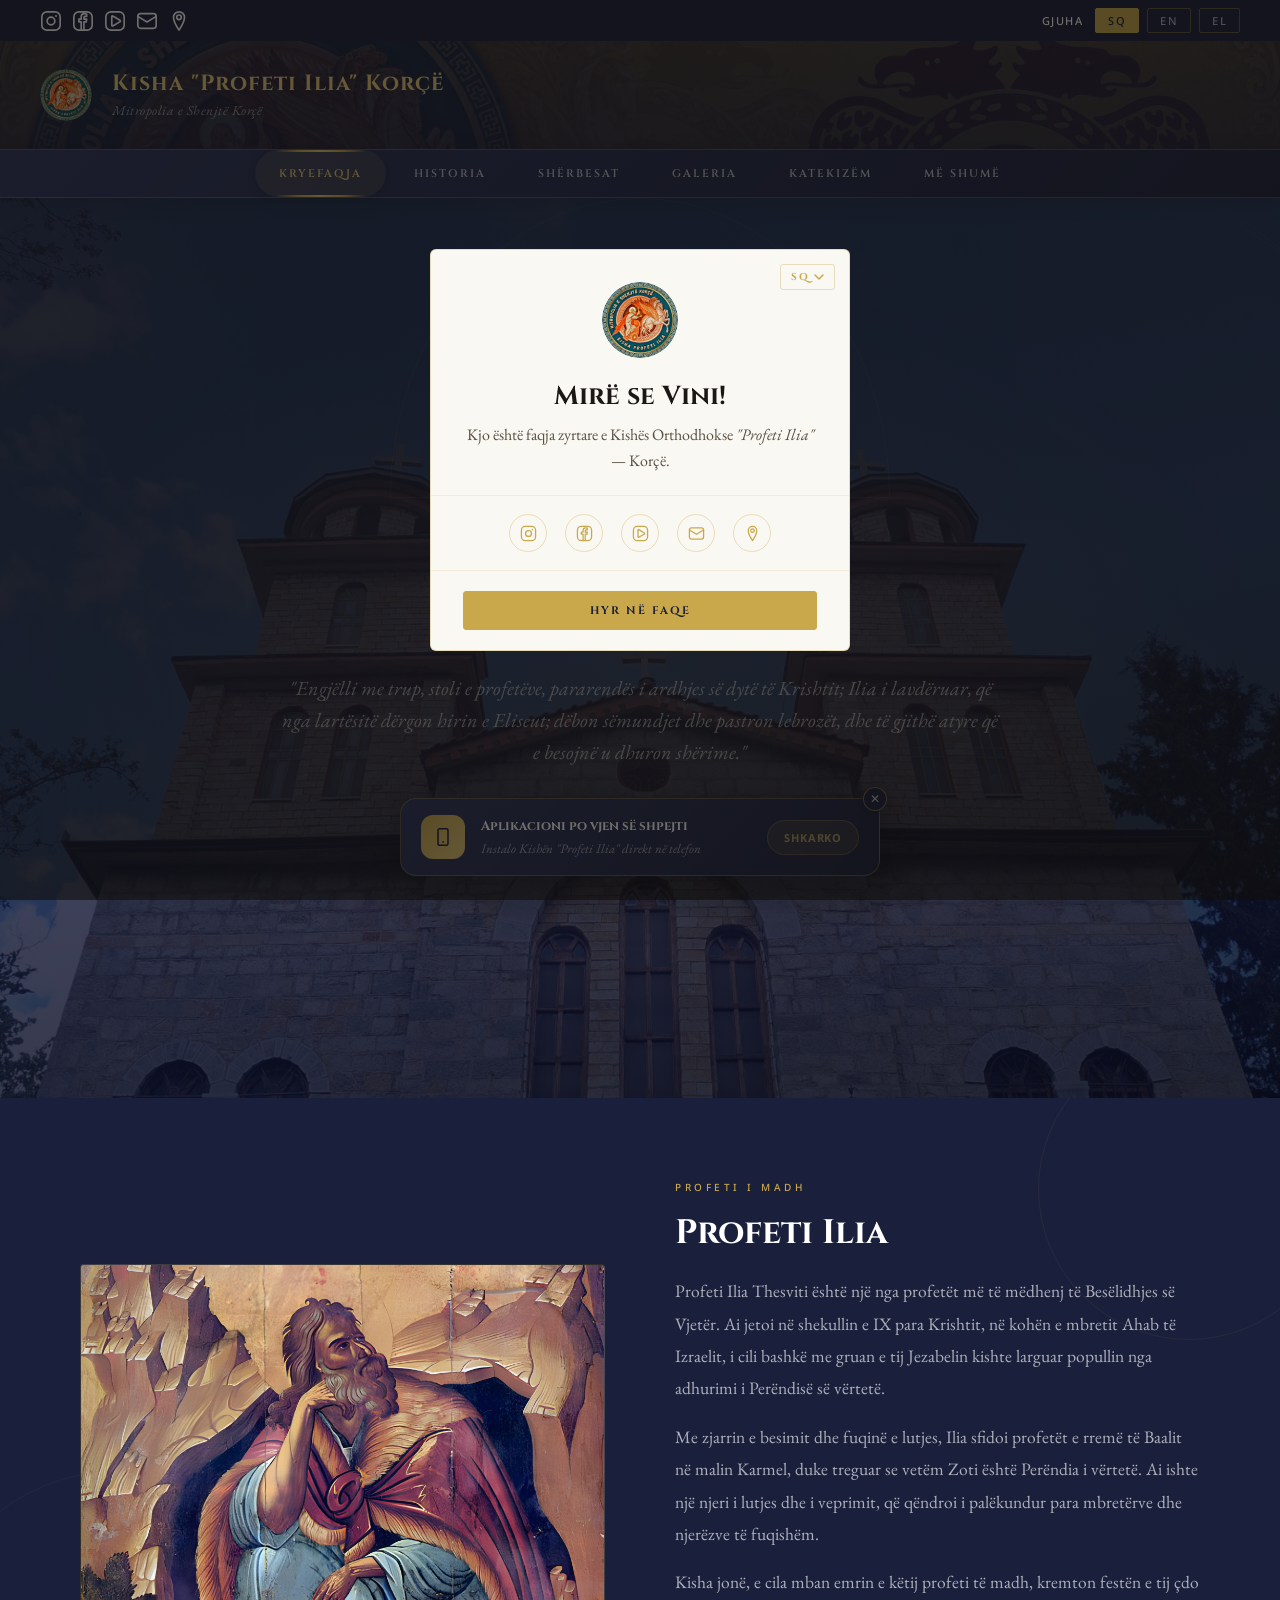
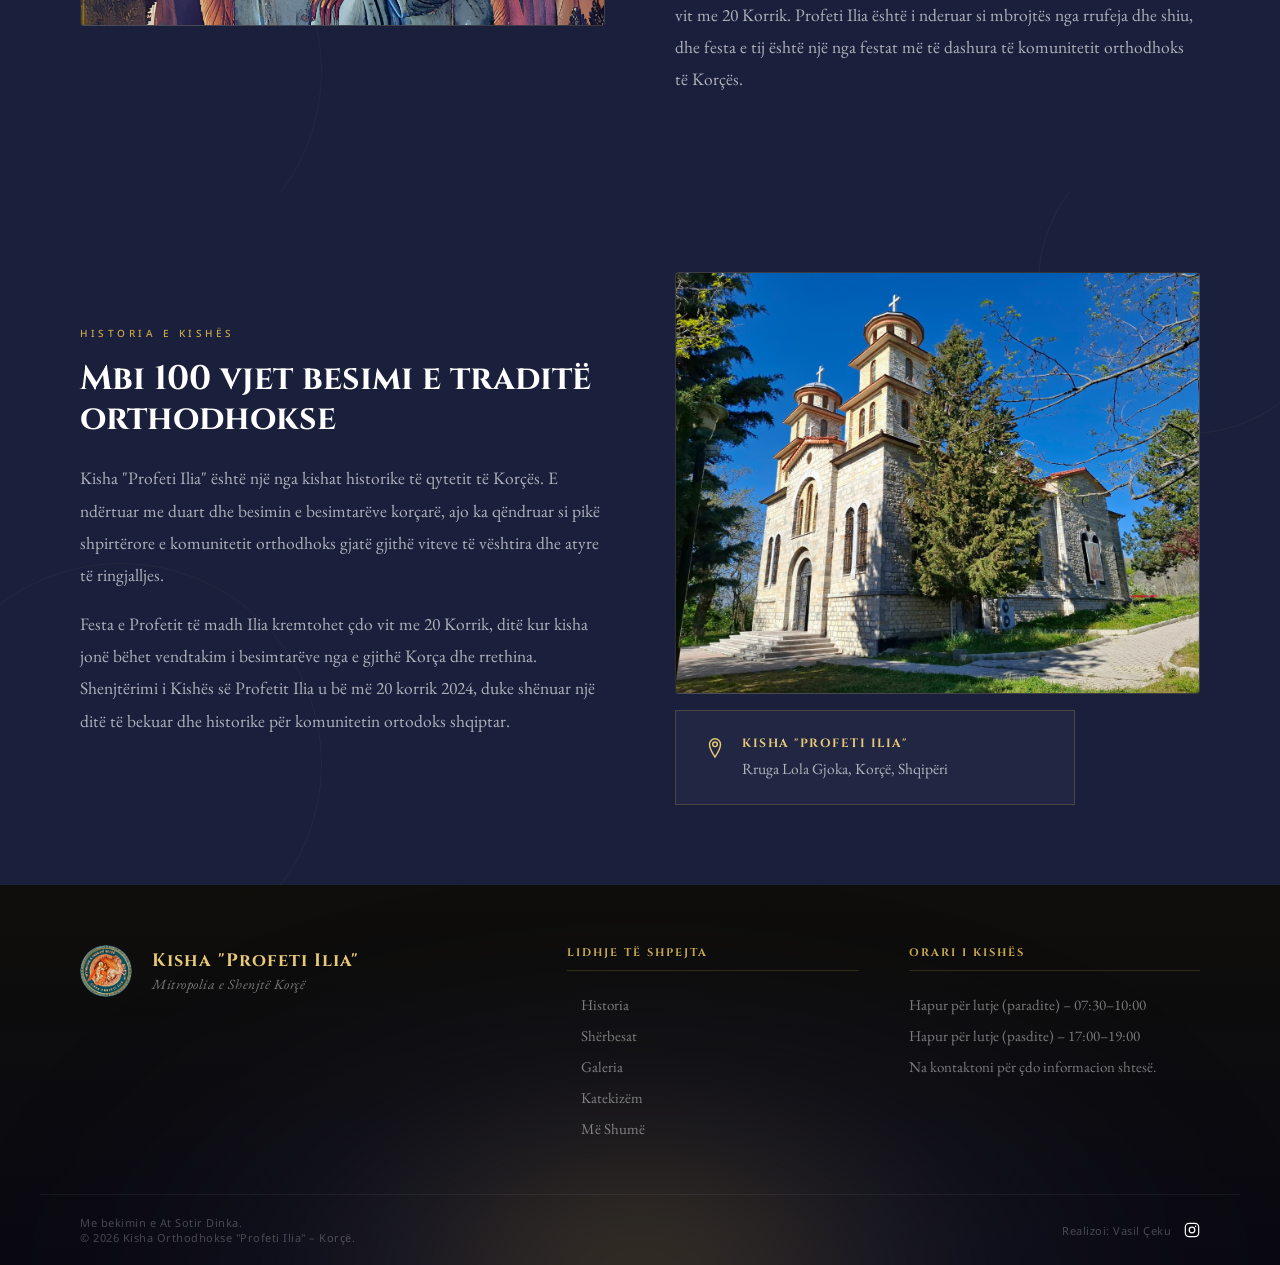
==== index.html @ 0dd56780 "Update index.html" ====
<!DOCTYPE html>
<html lang="sq">
<head>
<meta charset="UTF-8">
<meta name="viewport" content="width=device-width, initial-scale=1.0, user-scalable=yes">
<link rel="icon" href="Assets/logo.png" type="image/png">
<title>Kisha "Profeti Ilia"</title>
<link rel="preconnect" href="https://fonts.googleapis.com">
<link href="https://fonts.googleapis.com/css2?family=Cinzel:wght@400;600;700;900&family=EB+Garamond:ital,wght@0,400;0,500;1,400&family=Noto+Sans:wght@300;400;500&display=swap" rel="stylesheet">
<style>
:root { --gold: #C9A84C; --gold-light: #E8C97A; --deep-blue: #1A1F3C; --mid-blue: #2D3561; --warm-dark: #0F0E0B; --parchment: #FAF6EE; --cream: #F2EDE4; --text-dark: #1A1715; --text-mid: #4A4035; --text-light: #9A8E7E; --border: rgba(201,168,76,0.25); }
* { margin: 0; padding: 0; box-sizing: border-box; }
html { scroll-behavior: smooth; }
body { font-family: 'EB Garamond', Georgia, serif; background: var(--parchment); color: var(--text-dark); overflow-x: hidden; }
* { user-select: none; -webkit-user-select: none; }

/* LANGUAGE BAR */
.lang-bar { background: var(--deep-blue); padding: 8px 0; }
.lang-bar .container { display: flex; justify-content: space-between; align-items: center; padding: 0 40px; }
.lang-bar-left { display: flex; align-items: center; gap: 10px; }
.instagram-link { display: flex; align-items: center; justify-content: center; color: rgba(255,255,255,0.7); transition: color 0.25s; text-decoration: none; }
.instagram-link:hover { color: #fff; }
.lang-bar-right { display: flex; align-items: center; gap: 8px; }
.lang-label { font-family: 'Noto Sans', sans-serif; font-size: 11px; font-weight: 500; letter-spacing: 1.5px; text-transform: uppercase; color: #fff; margin-right: 4px; }
.lang-btn { background: transparent; border: 1px solid rgba(201,168,76,0.4); color: rgba(255,255,255,0.65); padding: 4px 12px; font-family: 'Noto Sans', sans-serif; font-size: 11px; font-weight: 500; letter-spacing: 1.5px; text-transform: uppercase; cursor: pointer; transition: all 0.25s; border-radius: 2px; }
.lang-btn:hover, .lang-btn.active { background: var(--gold); border-color: var(--gold); color: var(--deep-blue); }

/* HEADER */
header { background: var(--deep-blue); position: relative; overflow: hidden; }
header::before { content: ''; position: absolute; inset: 0; background: linear-gradient(rgba(26, 31, 60, 0.75), rgba(26, 31, 60, 0.85)), url('Assets/banner.jpg'); background-size: cover; background-position: center 30%; background-repeat: no-repeat; pointer-events: none; opacity: 0.6; }
.header-inner { position: relative; z-index: 1; display: flex; align-items: center; justify-content: space-between; padding: 28px 40px; }
.church-identity { display: flex; align-items: center; gap: 20px; text-decoration: none; }
.cross-icon { width: 52px; height: 52px; flex-shrink: 0; border-radius: 50%; object-fit: cover; }
.church-name-block h1 { font-family: 'Cinzel', serif; font-size: 22px; font-weight: 700; color: var(--gold-light); letter-spacing: 1px; line-height: 1.2; }
.church-name-block p { font-family: 'EB Garamond', serif; font-style: italic; font-size: 13.5px; color: rgba(255,255,255,0.5); margin-top: 3px; letter-spacing: 0.5px; }

/* NAVIGATION */
nav { background: linear-gradient(135deg, var(--mid-blue), var(--deep-blue)); border-top: 1px solid rgba(201,168,76,0.3); border-bottom: 1px solid rgba(201,168,76,0.3); position: sticky; top: 0; z-index: 100; box-shadow: 0 4px 20px rgba(0,0,0,0.15); --blur-amount: 0px; --nav-opacity: 1; backdrop-filter: blur(var(--blur-amount)) saturate(160%); -webkit-backdrop-filter: blur(var(--blur-amount)) saturate(160%); }
.nav-inner { display: flex; align-items: center; justify-content: center; padding: 0 20px; gap: 4px; }
.nav-link { font-family: 'Cinzel', serif; font-size: 11px; font-weight: 600; letter-spacing: 2px; text-transform: uppercase; color: rgba(255,255,255,0.7); text-decoration: none; padding: 16px 24px; position: relative; transition: all 0.3s ease; white-space: nowrap; border-radius: 40px; }
.nav-link::before { content: ''; position: absolute; top: 0; left: 50%; width: 0; height: 2px; background: linear-gradient(90deg, transparent, var(--gold), var(--gold-light), var(--gold), transparent); transition: width 0.3s ease, left 0.3s ease; transform: translateX(-50%); border-radius: 2px; }
.nav-link::after { content: ''; position: absolute; bottom: 0; left: 50%; width: 0; height: 2px; background: linear-gradient(90deg, transparent, var(--gold), var(--gold-light), var(--gold), transparent); transition: width 0.3s ease, left 0.3s ease; transform: translateX(-50%); border-radius: 2px; }
.nav-link:hover::before, .nav-link:hover::after, .nav-link.active::before, .nav-link.active::after { width: 70%; left: 50%; }
.nav-link:hover { color: var(--gold-light); background: rgba(201,168,76,0.08); transform: translateY(-1px); }
.nav-link.active { color: var(--gold-light); background: rgba(201,168,76,0.12); box-shadow: 0 2px 8px rgba(0,0,0,0.15); }

/* HERO */
.hero { background: linear-gradient(170deg,#1A1F3C,#0A0D1E); min-height: 100vh; display: flex; align-items: center; justify-content: center; text-align: center; padding: 80px 40px; position: relative; overflow: hidden; }
.hero-slider { position: absolute; inset: 0; z-index: 0; }
.hero-slide { position: absolute; inset: 0; background-size: cover; background-position: center 30%; opacity: 0; transition: opacity 1.4s ease-in-out; }
.hero-slide.active { opacity: 1; }
.hero-overlay { position: absolute; inset: 0; z-index: 1; background: linear-gradient(170deg, rgba(26,31,60,0.85) 0%, rgba(19,24,58,0.80) 50%, rgba(10,13,30,0.85) 100%); pointer-events: none; }
.hero::before { z-index: 2; }
.hero-arch { z-index: 2; }
.hero-content { z-index: 3; }
.hero::before { content: ''; position: absolute; inset: 0; background: radial-gradient(ellipse 70% 60% at 50% 50%, rgba(201,168,76,0.08) 0%, transparent 70%); }
.hero-arch { position: absolute; top: 0; left: 50%; transform: translateX(-50%); width: 500px; height: 300px; border: 1px solid rgba(201,168,76,0.08); border-radius: 50% 50% 0 0 / 100% 100% 0 0; pointer-events: none; }
.hero-content { position: relative; z-index: 1; max-width: 720px; margin: 0 auto; width: 100%; }
.hero-eyebrow { font-family: 'Noto Sans', sans-serif; font-size: 10px; font-weight: 500; letter-spacing: 4px; text-transform: uppercase; color: var(--gold); margin-bottom: 20px; display: flex; align-items: center; justify-content: center; gap: 12px; }
.hero-eyebrow::before, .hero-eyebrow::after { content: ''; display: block; width: 40px; height: 1px; background: var(--gold); opacity: 0.5; }
.hero h2 { font-family: 'Cinzel', serif; font-size: clamp(30px, 5vw, 54px); font-weight: 900; color: #fff; line-height: 1.15; margin-bottom: 10px; text-shadow: 0 2px 40px rgba(201,168,76,0.2); }
.hero h2 span { color: var(--gold-light); display: block; }
.hero-subtitle { font-family: 'EB Garamond', serif; font-style: italic; font-size: 20px; color: rgba(255,255,255,0.55); margin: 16px 0 0; line-height: 1.6; }
.hero-divider { display: flex; align-items: center; justify-content: center; gap: 12px; margin-bottom: 36px; }
.hero-divider span { width: 60px; height: 1px; background: var(--gold); opacity: 0.4; display: block; }
.hero-divider svg { opacity: 0.7; }
.hero-cta:hover { background: var(--gold-light); transform: translateY(-2px); box-shadow: 0 8px 30px rgba(201,168,76,0.3); }

/* HISTORY SECTIONS */
.history-section { background: var(--deep-blue); padding: 80px 0; position: relative; overflow: hidden; }
.history-section::before { content: ''; position: absolute; top: -60px; right: -60px; width: 300px; height: 300px; border-radius: 50%; border: 1px solid rgba(201,168,76,0.08); }
.history-section::after { content: ''; position: absolute; bottom: -80px; left: -80px; width: 400px; height: 400px; border-radius: 50%; border: 1px solid rgba(201,168,76,0.06); }
.history-inner { max-width: 1200px; margin: 0 auto; padding: 0 40px; display: grid; grid-template-columns: 1fr 1fr; gap: 70px; align-items: center; position: relative; z-index: 1; }
.history-text .eyebrow { font-family: 'Noto Sans', sans-serif; font-size: 10px; font-weight: 500; letter-spacing: 3.5px; text-transform: uppercase; color: var(--gold); margin-bottom: 16px; }
.history-text h3 { font-family: 'Cinzel', serif; font-size: 34px; font-weight: 700; color: #fff; line-height: 1.2; margin-bottom: 22px; }
.history-text p { font-family: 'EB Garamond', serif; font-size: 17.5px; line-height: 1.85; color: rgba(255,255,255,0.65); margin-bottom: 16px; }
.church-address-box { border: 1px solid rgba(201,168,76,0.25); padding: 24px 28px; margin-top: 36px; max-width: 400px; background: rgba(255,255,255,0.03); display: flex; align-items: flex-start; gap: 16px; transition: background 0.3s; }
.church-address-box:hover { background: rgba(201,168,76,0.07); }
.church-address-box .addr-icon { flex-shrink: 0; margin-top: 2px; }
.church-address-box .addr-text h4 { font-family: 'Cinzel', serif; font-size: 12px; font-weight: 700; letter-spacing: 1.5px; text-transform: uppercase; color: var(--gold-light); margin-bottom: 6px; }
.church-address-box .addr-text p { font-family: 'EB Garamond', serif; font-size: 15.5px; line-height: 1.5; color: rgba(255,255,255,0.65); margin: 0; }
.history-img-frame { width: 100%; background: linear-gradient(135deg, var(--mid-blue), #0A0D1E); border: 1px solid rgba(201,168,76,0.2); display: flex; align-items: center; justify-content: center; position: relative; cursor: pointer; overflow: hidden; border-radius: 4px; }
.history-img-frame img { width: 100%; height: auto; display: block; object-fit: cover; transition: transform 0.5s ease; }
.history-img-frame:hover img { transform: scale(1.03); }

/* LIGHTBOX */
.lightbox { position: fixed; inset: 0; background: rgba(10,12,25,0.55); backdrop-filter: blur(16px) saturate(140%); -webkit-backdrop-filter: blur(16px) saturate(140%); z-index: 1000; display: flex; align-items: center; justify-content: center; opacity: 0; pointer-events: none; transition: opacity 0.35s ease; }
.lightbox.open { opacity: 1; pointer-events: all; }
.lightbox-backdrop { position: absolute; inset: 0; cursor: pointer; }
.lightbox-content { position: relative; z-index: 1; max-width: 90vw; max-height: 90vh; display: flex; flex-direction: column; align-items: center; }
.lightbox-img-wrap { max-width: 90vw; max-height: 82vh; display: flex; align-items: center; justify-content: center; }
.lightbox-img-wrap img { max-width: 85vw; max-height: 80vh; object-fit: contain; border: 1px solid rgba(201,168,76,0.2); box-shadow: 0 20px 80px rgba(0,0,0,0.7); display: block; }
.lightbox-close { position: fixed; top: 24px; right: 28px; width: 44px; height: 44px; background: rgba(201,168,76,0.15); border: 1px solid rgba(201,168,76,0.3); border-radius: 50%; color: var(--gold-light); font-size: 20px; cursor: pointer; display: flex; align-items: center; justify-content: center; transition: all 0.2s; z-index: 2; line-height: 1; }
.lightbox-close:hover { background: var(--gold); color: var(--deep-blue); transform: rotate(90deg); }
.lightbox-arrow { position: fixed; top: 50%; transform: translateY(-50%); width: 48px; height: 48px; background: rgba(201,168,76,0.12); border: 1px solid rgba(201,168,76,0.25); border-radius: 50%; color: var(--gold-light); cursor: pointer; display: flex; align-items: center; justify-content: center; transition: all 0.2s; z-index: 2; }
.lightbox-arrow:hover { background: var(--gold); color: var(--deep-blue); }
.lightbox-arrow.prev { left: 20px; }
.lightbox-arrow.next { right: 20px; }
.lightbox-counter { margin-top: 14px; font-family: 'Noto Sans', sans-serif; font-size: 10px; letter-spacing: 2px; text-transform: uppercase; color: rgba(201,168,76,0.5); }
.lightbox-close, .lightbox-arrow { backdrop-filter: blur(8px); -webkit-backdrop-filter: blur(8px); }
.lightbox-img-wrap img { animation: lightboxIn 0.35s ease; }
@keyframes lightboxIn { from { opacity:0; transform:scale(0.94); } to { opacity:1; transform:scale(1); } }

/* APP BANNER */
.app-soon-banner { position: fixed; bottom: 24px; left: 50%; transform: translateX(-50%) translateY(120px); opacity: 0; display: flex; align-items: center; gap: 16px; background: linear-gradient(135deg, rgba(45,53,97,0.92), rgba(26,31,60,0.96)); backdrop-filter: blur(20px) saturate(160%); -webkit-backdrop-filter: blur(20px) saturate(160%); border: 1px solid rgba(201,168,76,0.35); border-radius: 16px; padding: 16px 20px; box-shadow: 0 16px 50px rgba(0,0,0,0.35); z-index: 800; max-width: 480px; width: calc(100% - 40px); animation: appSoonIn 0.7s cubic-bezier(.34,1.56,.64,1) 1.2s forwards; }
@keyframes appSoonIn { to { transform: translateX(-50%) translateY(0); opacity: 1; } }
.app-soon-banner.hide { animation: appSoonOut 0.4s ease forwards; }
@keyframes appSoonOut { to { transform: translateX(-50%) translateY(120px); opacity: 0; } }
.asb-close { position: absolute; top: -12px; right: -8px; background: var(--deep-blue); border: 1px solid rgba(201,168,76,0.5); color: rgba(255,255,255,0.7); font-size: 12px; cursor: pointer; width: 24px; height: 24px; border-radius: 50%; display: flex; align-items: center; justify-content: center; transition: all 0.2s; box-shadow: 0 2px 10px rgba(0,0,0,0.35); }
.asb-close:hover { color: var(--gold-light); border-color: var(--gold); background: var(--mid-blue); }
.asb-icon { width: 44px; height: 44px; border-radius: 12px; background: linear-gradient(135deg,var(--gold),var(--gold-light)); flex-shrink: 0; display: flex; align-items: center; justify-content: center; }
.asb-icon svg { width: 20px; height: 20px; stroke: var(--deep-blue); fill: none; stroke-width: 1.8; }
.asb-text { flex: 1; min-width: 0; }
.asb-text strong { font-family: 'Cinzel', serif; font-size: 13px; color: #fff; display: block; margin-bottom: 2px; }
.asb-text span { font-family: 'EB Garamond', serif; font-size: 13px; color: rgba(255,255,255,0.55); font-style: italic; }
.asb-download { font-family: 'Noto Sans', sans-serif; font-size: 11px; font-weight: 700; letter-spacing: 0.8px; text-transform: uppercase; background: rgba(201,168,76,0.15); border: 1px solid rgba(201,168,76,0.4); color: var(--gold-light); padding: 9px 16px; border-radius: 999px; cursor: not-allowed; flex-shrink: 0; opacity: 0.7; }
@media (max-width: 600px) {
  .app-soon-banner { bottom: 16px; padding: 14px 16px; gap: 12px; width: calc(100% - 24px); }
  .asb-text span { display: none; }
  .asb-download { padding: 8px 12px; font-size: 10px; }
}

  
/* FOOTER */
footer { background: linear-gradient(180deg, var(--warm-dark) 0%, #0A0912 100%); padding: 60px 0 0; position: relative; overflow: hidden; }
footer::before { content: ''; position: absolute; bottom: -260px; left: 50%; transform: translateX(-50%); width: 1100px; height: 500px; background: radial-gradient(ellipse at center, rgba(201,168,76,0.4) 0%, rgba(45,53,97,0.22) 40%, transparent 72%); filter: blur(90px); pointer-events: none; z-index: 0; }

.footer-inner { position: relative; z-index: 1; max-width: 1200px; margin: 0 auto; padding: 0 40px 50px; display: grid; grid-template-columns: 1.5fr 1fr 1fr; gap: 50px; }
.footer-col h5 { font-family: 'Cinzel', serif; font-size: 11px; font-weight: 700; letter-spacing: 2px; text-transform: uppercase; color: var(--gold); margin-bottom: 18px; padding-bottom: 10px; border-bottom: 1px solid rgba(201,168,76,0.2); }
.footer-links { list-style: none; }
.footer-links li { padding: 6px 0; }
.footer-links a, .footer-links span { font-family: 'EB Garamond', serif; font-size: 15px; color: rgba(255,255,255,0.45); text-decoration: none; transition: color 0.2s; display: flex; align-items: center; gap: 8px; }
.footer-links a::before { content: '›'; color: var(--gold); opacity: 0; transition: opacity 0.2s; }
.footer-links a:hover { color: rgba(255,255,255,0.8); }
.footer-links a:hover::before { opacity: 1; }
.footer-bottom { position: relative; z-index: 1; border-top: 1px solid rgba(255,255,255,0.06); padding: 20px 40px; max-width: 1200px; margin: 0 auto; display: flex; align-items: center; justify-content: space-between; flex-wrap: wrap; gap: 15px; }
.footer-bottom p { font-family: 'Noto Sans', sans-serif; font-size: 11px; color: rgba(255,255,255,0.25); letter-spacing: 0.5px; margin: 0; display: flex; align-items: center; gap: 8px; flex-wrap: wrap; }
.footer-instagram { display: inline-flex; align-items: center; text-decoration: none; transition: opacity 0.25s; margin-left: 5px; }
.footer-instagram svg { width: 16px; height: 16px; }
.footer-instagram:hover { opacity: 0.7; }

/* RESPONSIVE */
@media (max-width: 900px) { 
  .history-inner { grid-template-columns: 1fr; gap: 40px; } 
  .footer-inner { grid-template-columns: 1fr 1fr; } 
  .header-inner { flex-direction: column; gap: 16px; text-align: center; } 
  .nav-inner { justify-content: center; } }
@media (max-width: 600px) { 
  #lang-label-text { display: none; }
  .lang-bar .container { padding: 0 16px; } 
  .lang-bar-left { gap: 6px; } 
  .instagram-link svg { width: 18px; height: 18px; } 
  .header-inner { padding: 20px; } 
  .church-name-block h1 { font-size: 16px; } 
  .church-name-block p { font-size: 12px; } 
  .hero { padding: 60px 20px; min-height: 70vh; } 
  .hero h2 { font-size: 28px; } 
  .hero-subtitle { font-size: 14px; } 
  .hero-cta { padding: 12px 24px; font-size: 11px; } 
  .hero-arch { display: none; } 
  .history-inner { padding: 0 20px; gap: 30px; } 
  .history-text h3 { font-size: 24px; } 
  .history-text p { font-size: 15px; } 
  .footer-inner { grid-template-columns: 1fr; gap: 30px; padding: 0 20px 40px; }
  .footer-bottom { padding: 16px 20px; flex-direction: column; text-align: center; } 
  .footer-bottom p { justify-content: center; } 
  .lightbox-arrow { display: none; }
  nav { overflow-x: auto; -webkit-overflow-scrolling: touch; scrollbar-width: thin; } 
  nav::-webkit-scrollbar { height: 3px; } 
  nav::-webkit-scrollbar-track { background: var(--mid-blue); } 
  nav::-webkit-scrollbar-thumb { background: var(--gold); border-radius: 3px; } 
  .nav-inner { min-width: max-content; padding: 0 16px; gap: 2px; } 
  .nav-link { padding: 14px 14px; font-size: 9px; } 
  #welcomeOverlay { align-items: flex-start; padding: 16px; } }
@media (max-width: 380px) { 
  .hero h2 { font-size: 22px; } 
  .history-stats { grid-template-columns: 1fr; } 
  .church-name-block h1 { font-size: 14px; } }

/* ANIMATIONS */
@keyframes fadeInUp { from { opacity: 0; transform: translateY(24px); } to { opacity: 1; transform: translateY(0); } }
.hero-content > * { animation: fadeInUp 0.8s ease both; }
.hero-content > *:nth-child(1) { animation-delay: 0.1s; }
.hero-content > *:nth-child(2) { animation-delay: 0.25s; }
.hero-content > *:nth-child(3) { animation-delay: 0.4s; }
.hero-content > *:nth-child(4) { animation-delay: 0.55s; }

.lightbox-close, .lightbox-arrow, .nav-link, .lang-btn, .accordion-header, button, a {
  -webkit-tap-highlight-color: transparent;
}
.lightbox-close:focus, .lightbox-arrow:focus {
  outline: none;
}
  
</style>
</head>


  
<body>
<!-- WELCOME MODAL -->
<div id="welcomeOverlay" style="position:fixed;inset:0;background:rgba(15,14,11,0.6);z-index:9999;display:flex;align-items:center;justify-content:center;padding:20px;opacity:0;transition:opacity 0.4s;overflow-y:auto;">
  <div style="background:#FAF8F3;border-radius:6px;border:1px solid rgba(201,168,76,0.35);max-width:420px;width:100%;overflow:hidden;position:relative;">

    <!-- LANG DROPDOWN -->
    <div style="position:absolute;top:14px;right:14px;z-index:10;">
      <button onclick="wmToggleLang()" id="wmLangBtn" style="background:transparent;border:1px solid rgba(201,168,76,0.35);color:#C9A84C;font-family:'Cinzel',serif;font-size:10px;font-weight:700;letter-spacing:1.5px;padding:5px 10px;border-radius:3px;cursor:pointer;display:flex;align-items:center;gap:5px;">
        <span id="wmLangLabel">SQ</span>
        <svg width="10" height="10" viewBox="0 0 10 10" fill="none"><path d="M1 3L5 7L9 3" stroke="#C9A84C" stroke-width="1.5" stroke-linecap="round" stroke-linejoin="round"/></svg>
      </button>
      <div id="wmLangMenu" style="display:none;position:absolute;right:0;top:calc(100% + 4px);background:#FAF8F3;border:1px solid rgba(201,168,76,0.3);border-radius:3px;overflow:hidden;min-width:70px;box-shadow:0 4px 16px rgba(0,0,0,0.12);">
        <button onclick="wmSetLang('sq')" style="width:100%;background:transparent;border:none;color:#1A1715;font-family:'Cinzel',serif;font-size:10px;font-weight:700;letter-spacing:1.5px;padding:8px 14px;cursor:pointer;text-align:left;">SQ</button>
        <button onclick="wmSetLang('en')" style="width:100%;background:transparent;border:none;color:#1A1715;font-family:'Cinzel',serif;font-size:10px;font-weight:700;letter-spacing:1.5px;padding:8px 14px;cursor:pointer;text-align:left;border-top:1px solid rgba(201,168,76,0.15);">EN</button>
        <button onclick="wmSetLang('el')" style="width:100%;background:transparent;border:none;color:#1A1715;font-family:'Cinzel',serif;font-size:10px;font-weight:700;letter-spacing:1.5px;padding:8px 14px;cursor:pointer;text-align:left;border-top:1px solid rgba(201,168,76,0.15);">EL</button>
      </div>
    </div>

    <!-- TOP -->
    <div style="padding:32px 32px 22px;text-align:center;border-bottom:1px solid rgba(201,168,76,0.15);">
      <img src="Assets/logo.png" alt="" style="width:76px;height:76px;border-radius:50%;object-fit:cover;margin-bottom:16px;">
      <div style="font-family:'Cinzel',serif;font-size:26px;font-weight:700;color:#1A1715;margin-bottom:8px;" id="wm-title">Mirë se Vini!</div>
      <p style="font-family:'EB Garamond',serif;font-size:16px;color:#5A5040;line-height:1.6;" id="wm-sub">Ky është faqja zyrtare e Kishës Orthodhokse <em>"Profeti Ilia"</em> — Korçë.</p>
    </div>

    <!-- CONTACTS -->
    <div style="padding:18px 32px;border-bottom:1px solid rgba(201,168,76,0.15);display:flex;justify-content:center;gap:18px;">
      <a href="https://www.instagram.com/kisha.profet.ilia_korce" target="_blank" class="wm-clink" title="Instagram"><svg width="17" height="17" viewBox="0 0 24 24" fill="none"><rect x="2" y="2" width="20" height="20" rx="5.5" stroke="currentColor" stroke-width="1.8"/><circle cx="12" cy="12" r="4.2" stroke="currentColor" stroke-width="1.8"/><circle cx="17.5" cy="6.5" r="1.1" fill="currentColor"/></svg></a>
      <a href="https://www.facebook.com/KishaProfetiIliaKorce" target="_blank" class="wm-clink" title="Facebook"><svg width="17" height="17" viewBox="0 0 24 24" fill="none"><rect x="2" y="2" width="20" height="20" rx="5.5" stroke="currentColor" stroke-width="1.8"/><path d="M13 21V13h2.5l.5-3H13V8.5c0-.8.4-1.5 1.5-1.5H16V4.5S15 4 13.5 4C11 4 10 5.5 10 7.5V10H7.5v3H10v8" stroke="currentColor" stroke-width="1.8" stroke-linecap="round" stroke-linejoin="round"/></svg></a>
      <a href="https://youtube.com/@kishaprofetiliakorce" target="_blank" class="wm-clink" title="YouTube"><svg width="17" height="17" viewBox="0 0 24 24" fill="none"><rect x="2" y="2" width="20" height="20" rx="5.5" stroke="currentColor" stroke-width="1.8"/><path d="M17.5 11.2L9.5 6.5c-.3-.2-.7-.1-.9.2-.1.1-.1.3-.1.5v9.6c0 .4.3.7.7.7.1 0 .3 0 .4-.1l8-4.7c.2-.1.3-.3.3-.5s0-.3-.1-.4c-.1-.3-.2-.5-.3-.6z" stroke="currentColor" stroke-width="1.8" stroke-linecap="round" stroke-linejoin="round" fill="none"/></svg></a>
      <a href="mailto:kishaprofetilia@gmail.com" class="wm-clink" title="Email"><svg width="17" height="17" viewBox="0 0 24 24" fill="none"><rect x="2" y="4" width="20" height="16" rx="3" stroke="currentColor" stroke-width="1.8"/><path d="M2 7L12 13L22 7" stroke="currentColor" stroke-width="1.8" stroke-linecap="round"/></svg></a>
      <a href="https://maps.app.goo.gl/imSxKzHyRxWEduUb6" target="_blank" class="wm-clink" title="Location"><svg width="17" height="17" viewBox="0 0 24 24" fill="none"><path d="M12 2C8.7 2 6 4.7 6 8c0 5 6 14 6 14s6-9 6-14c0-3.3-2.7-6-6-6z" stroke="currentColor" stroke-width="1.8" stroke-linecap="round" stroke-linejoin="round"/><circle cx="12" cy="8" r="2.5" stroke="currentColor" stroke-width="1.8"/></svg></a>
    </div>

    <!-- BOTTOM -->
    <div style="padding:20px 32px;">
      <button onclick="wmClose()" style="width:100%;background:#C9A84C;border:1px solid #C9A84C;color:#1A1F3C;font-family:'Cinzel',serif;font-size:11px;font-weight:700;letter-spacing:2px;text-transform:uppercase;padding:11px 20px;cursor:pointer;border-radius:3px;transition:all 0.25s;" id="wm-enter-btn">Hyr në Faqe</button>
    </div>

  </div>
</div>


  
  
<style>
.wm-clink { width:38px;height:38px;border-radius:50%;border:1px solid rgba(201,168,76,0.35);display:flex;align-items:center;justify-content:center;color:#C9A84C;text-decoration:none;transition:all 0.2s;background:transparent; }
.wm-clink:hover { background:#C9A84C;color:#1A1F3C;border-color:#C9A84C; }
.wm-row { display:flex;gap:14px;margin-bottom:14px;align-items:flex-start; }
.wm-num { width:26px;height:26px;border-radius:50%;border:1px solid rgba(201,168,76,0.35);color:#C9A84C;font-family:'Cinzel',serif;font-size:12px;font-weight:700;display:flex;align-items:center;justify-content:center;flex-shrink:0;margin-top:2px; }
.wm-h { font-family:'Cinzel',serif;font-size:12px;font-weight:700;letter-spacing:1px;color:#1A1715;display:block;margin-bottom:2px;text-transform:uppercase; }
.wm-p { font-family:'EB Garamond',serif;font-size:15px;color:#5A5040;line-height:1.5;margin:0; }
#wm-enter-btn:hover { background:#E8C97A;border-color:#E8C97A; }
</style>


<!-- LANGUAGE BAR -->
<div class="lang-bar">
  <div class="container">
    <div class="lang-bar-left">
      <a href="https://www.instagram.com/kisha.profet.ilia_korce" target="_blank" class="instagram-link" aria-label="Instagram">
        <svg width="22" height="22" viewBox="0 0 24 24" fill="none"><rect x="2" y="2" width="20" height="20" rx="5.5" stroke="white" stroke-width="1.8"/><circle cx="12" cy="12" r="4.2" stroke="white" stroke-width="1.8"/><circle cx="17.5" cy="6.5" r="1.1" fill="white"/></svg>
      </a>
      <a href="https://www.facebook.com/KishaProfetiIliaKorce" class="instagram-link" aria-label="Facebook">
        <svg width="22" height="22" viewBox="0 0 24 24" fill="none"><rect x="2" y="2" width="20" height="20" rx="5.5" stroke="white" stroke-width="1.8"/><path d="M13 21V13h2.5l.5-3H13V8.5c0-.8.4-1.5 1.5-1.5H16V4.5S15 4 13.5 4C11 4 10 5.5 10 7.5V10H7.5v3H10v8" stroke="white" stroke-width="1.8" stroke-linecap="round" stroke-linejoin="round"/></svg>
      </a>
      <a href="https://youtube.com/@kishaprofetiliakorce" class="instagram-link" aria-label="YouTube">
        <svg width="22" height="22" viewBox="0 0 24 24" fill="none"><rect x="2" y="2" width="20" height="20" rx="5.5" stroke="white" stroke-width="1.8"/><path d="M17.5 11.2L9.5 6.5C9.2 6.3 8.8 6.4 8.6 6.7C8.5 6.8 8.5 7 8.5 7.2V16.8C8.5 17.2 8.8 17.5 9.2 17.5C9.3 17.5 9.5 17.5 9.6 17.4L17.6 12.7C17.8 12.6 17.9 12.4 17.9 12.2C17.9 12 17.9 11.9 17.8 11.8C17.7 11.5 17.6 11.3 17.5 11.2Z" stroke="white" stroke-width="1.8" stroke-linecap="round" stroke-linejoin="round" fill="none"/></svg>
      </a>
      <a href="mailto:kishaprofetilia@gmail.com" class="instagram-link" aria-label="Email">
        <svg width="22" height="22" viewBox="0 0 24 24" fill="none"><rect x="2" y="4" width="20" height="16" rx="3" stroke="white" stroke-width="1.8"/><path d="M2 7L12 13L22 7" stroke="white" stroke-width="1.8" stroke-linecap="round"/></svg>
      </a>
      <a href="https://maps.app.goo.gl/imSxKzHyRxWEduUb6" class="instagram-link" aria-label="Location">
        <svg width="22" height="22" viewBox="0 0 24 24" fill="none"><path d="M12 2C8.7 2 6 4.7 6 8c0 5 6 14 6 14s6-9 6-14c0-3.3-2.7-6-6-6z" stroke="white" stroke-width="1.8" stroke-linecap="round" stroke-linejoin="round"/><circle cx="12" cy="8" r="2.5" stroke="white" stroke-width="1.8"/></svg>
      </a>
    </div>
    <div class="lang-bar-right">
      <span class="lang-label" id="lang-label-text">Gjuha</span>
      <button class="lang-btn active" onclick="setLang('sq')">SQ</button>
      <button class="lang-btn" onclick="setLang('en')">EN</button>
      <button class="lang-btn" onclick="setLang('el')">ΕL</button>
    </div>
  </div>
</div>

<!-- HEADER -->
<header>
  <div class="header-inner">
    <a href="index.html" class="church-identity">
      <img class="cross-icon" src="Assets/logo.png" alt="Kisha Profeti Ilia">
      <div class="church-name-block">
        <h1 data-t="header_title"></h1>
        <p data-t="header_subtitle"></p>
      </div>
    </a>
  </div>
</header>

<!-- NAVIGATION -->
<nav>
  <div class="nav-inner">
    <a href="index.html" class="nav-link active" data-t="nav_home">KRYEFAQJA</a>
    <a href="historia.html" class="nav-link" data-t="nav_history">HISTORIA</a>
    <a href="evente.html" class="nav-link" data-t="nav_events">SHËRBESAT</a>
    <a href="galeria.html" class="nav-link" data-t="nav_gallery">GALERIA</a>
    <a href="katekizem.html" class="nav-link" data-t="nav_catechism">KATEKIZËM</a>
    <a href="meshume.html" class="nav-link" data-t="nav_more">MË SHUMË</a>
  </div>
</nav>

<!-- HERO -->
<section class="hero">
  <div class="hero-slider" id="heroSlider"></div>
  <div class="hero-overlay"></div>
  <div class="hero-arch"></div>
  <div class="hero-content">
    <div class="hero-eyebrow" data-t="hero_eyebrow"></div>
    <h2><span data-t="hero_title"></span></h2>
    <div class="hero-divider"><span style="width:140px;"></span></div>
    <p class="hero-subtitle" data-t="hero_quote"></p>
  </div>
</section>

<!-- PROPHET SECTION -->
<section class="history-section" id="profeti">
  <div class="history-inner" style="direction:rtl;">
    <div class="history-text" style="direction:ltr;">
      <p class="eyebrow" data-t="prophet_eyebrow"></p>
      <h3 data-t="prophet_heading"></h3>
      <p data-t="prophet_p1"></p>
      <p data-t="prophet_p2"></p>
      <p data-t="prophet_p3"></p>
    </div>
    <div class="history-img-frame" onclick="openLightbox(0)">
      <img src="Assets/profeti.jpg" alt="Profeti Ilia">
    </div>
  </div>
</section>

<!-- HISTORY SECTION -->
<section class="history-section" id="historia">
  <div class="history-inner">
    <div class="history-text">
      <p class="eyebrow" data-t="history_eyebrow"></p>
      <h3 data-t="history_heading"></h3>
      <p data-t="history_p1"></p>
      <p data-t="history_p2"></p>
    </div>
    <div>
      <div class="history-img-frame" onclick="openLightbox(1)">
        <img src="Assets/kisha_main2.jpg" alt="Kisha Profeti Ilia">
      </div>
      <a href="https://maps.app.goo.gl/imSxKzHyRxWEduUb6" target="_blank" class="church-address-box" style="text-decoration:none; margin-top:16px;">
        <span class="addr-icon">
          <svg width="22" height="22" viewBox="0 0 24 24" fill="none"><path d="M12 2C8.7 2 6 4.7 6 8c0 5 6 14 6 14s6-9 6-14c0-3.3-2.7-6-6-6z" stroke="#E8C97A" stroke-width="1.6" stroke-linecap="round" stroke-linejoin="round"/><circle cx="12" cy="8" r="2.5" stroke="#E8C97A" stroke-width="1.6"/></svg>
        </span>
        <div class="addr-text">
          <h4 data-t="church_addr_title">Kisha "Profeti Ilia"</h4>
          <p data-t="church_addr_line"></p>
        </div>
      </a>
    </div>
  </div>
</section>

<!-- FOOTER -->
<footer>
  <div class="footer-inner">
    <div class="footer-brand">
      <a href="index.html" class="church-identity" style="text-decoration:none;">
        <img class="cross-icon" src="Assets/logo.png" alt="Kisha Profeti Ilia">
        <div class="church-name-block">
          <h1 style="font-family:'Cinzel',serif;font-size:18px;color:var(--gold-light);font-weight:700;">Kisha "Profeti Ilia"</h1>
          <p style="font-family:'EB Garamond',serif;font-style:italic;font-size:14px;color:rgba(255,255,255,0.45);">Mitropolia e Shenjtë Korçë</p>
        </div>
      </a>
    </div>
    <div class="footer-col">
      <h5 data-t="footer_quick_links"></h5>
      <ul class="footer-links">
        <li><a href="historia.html" data-t="nav_history">Historia</a></li>
        <li><a href="evente.html" data-t="nav_events">Shërbesat</a></li>
        <li><a href="galeria.html" data-t="nav_gallery">Galeria</a></li>
        <li><a href="katekizem.html" data-t="nav_catechism">Katekizëm</a></li>
        <li><a href="meshume.html" data-t="nav_more">Më Shumë</a></li>
      </ul>
    </div>
    <div class="footer-col">
      <h5 data-t="footer_hours_title"></h5>
      <ul class="footer-links">
        <li><span data-t="footer_hours1">Hapur për lutje (paradite) – 07:30–10:00</span></li>
        <li><span data-t="footer_hours2">Hapur për lutje (pasdite) – 17:00–19:00</span></li>
        <li><span>Na kontaktoni për çdo informacion shtesë.</span></li>
      </ul>
    </div>
  </div>
  <div class="footer-bottom">
    <p>
      Me bekimin e At Sotir Dinka.
      <br>
      © 2026 Kisha Orthodhokse "Profeti Ilia" – Korçë.
    </p>
    <p>Realizoi: Vasil Çeku
      <a href="https://www.instagram.com/ceku.joel" target="_blank" class="footer-instagram" aria-label="Instagram">
        <svg width="16" height="16" viewBox="0 0 24 24" fill="none"><rect x="2" y="2" width="20" height="20" rx="5.5" stroke="white" stroke-width="1.8"/><circle cx="12" cy="12" r="4.2" stroke="white" stroke-width="1.8"/><circle cx="17.5" cy="6.5" r="1.1" fill="white"/></svg>
      </a>
    </p>
  </div>
</footer>

<!-- LIGHTBOX -->
<div class="lightbox" id="lightbox">
  <div class="lightbox-backdrop" onclick="closeLightbox()"></div>
  <button class="lightbox-close" onclick="closeLightbox()">✕</button>
  <button class="lightbox-arrow prev" onclick="changePhoto(-1)"><svg width="18" height="18" viewBox="0 0 18 18" fill="none"><path d="M11 4L6 9L11 14" stroke="currentColor" stroke-width="2" stroke-linecap="round" stroke-linejoin="round"/></svg></button>
  <button class="lightbox-arrow next" onclick="changePhoto(1)"><svg width="18" height="18" viewBox="0 0 18 18" fill="none"><path d="M7 4L12 9L7 14" stroke="currentColor" stroke-width="2" stroke-linecap="round" stroke-linejoin="round"/></svg></button>
  <div class="lightbox-content">
    <div class="lightbox-img-wrap" id="lightboxImgWrap"></div>
    <div class="lightbox-counter" id="lightboxCounter"></div>
  </div>
</div>



  
<div class="app-soon-banner" id="appSoonBanner">
  <button class="asb-close" onclick="closeAppSoonBanner()" aria-label="Mbyll">✕</button>
  <div class="asb-icon">
    <svg viewBox="0 0 24 24"><rect x="6" y="2" width="12" height="20" rx="2"/><path d="M11 18h2"/></svg>
  </div>
  <div class="asb-text">
    <strong>Aplikacioni po vjen së shpejti</strong>
    <span>Instalo Kishën "Profeti Ilia" direkt në telefon</span>
  </div>
  <button class="asb-download" disabled>Shkarko</button>
</div>



  
<script>
const T = {
  lang_label: { sq: 'Gjuha', en: 'Language', el: 'Γλώσσα' },
  header_title: { sq: 'Kisha "Profeti Ilia" Korçë', en: '"Prophet Elijah" Church Korçë', el: 'Εκκλησία του Προφήτη Ηλία, Κορυτσά' },
  header_subtitle: { sq: 'Mitropolia e Shenjtë Korçë', en: 'Holy Metropolis of Korçë', el: 'Ιερά Μητρόπολη Κορυτσάς' },
  nav_home: { sq: 'Kryefaqja', en: 'Home', el: 'Αρχική' },
  nav_history: { sq: 'Historia', en: 'History', el: 'Ιστορία' },
  nav_gallery: { sq: 'Galeria', en: 'Gallery', el: 'Γκαλερί' },
  nav_catechism: { sq: 'Katekizëm', en: 'Catechism', el: 'Κατήχηση' },
  nav_events: { sq: 'Shërbesat', en: 'Holy Services', el: 'Ακολουθίες' },
  nav_more: {sq: 'Më Shumë', en: 'More', el: 'Περισσότερα' },
  hero_eyebrow: { sq: 'Kisha Orthodhokse', en: 'Orthodox Church', el: 'Ορθόδοξη Εκκλησία' },
  hero_title: { sq: 'Profeti Ilia', en: 'Prophet Elijah', el: 'Προφήτης Ηλίας' },
  hero_quote: { sq: '"Engjëlli me trup, stoli e profetëve, pararendës i ardhjes së dytë të Krishtit; Ilia i lavdëruar, që nga lartësitë dërgon hirin e Eliseut; dëbon sëmundjet dhe pastron lebrozët, dhe të gjithë atyre që e besojnë u dhuron shërime."', en: '"The angel in the flesh, the adornment of the prophets and forerunner of the Second Coming of Christ; the glorious Elijah, who from on high sends the grace of Elisha; he drives away diseases and cleanses lepers, and grants healing to all who believe in him."', el: '"Άγγελος εν σώματι, των Προφητών το κόσμημα, και της Δευτέρας Παρουσίας του Χριστού πρόδρομος· ο ένδοξος Ηλίας, ο εξ ύψους καταπέμπων την χάριν του Ελισσαίου· νόσους απελαύνει και λεπρούς καθαρίζει, και τοις πιστοίς ιάματα πλουσίως χαρίζεται."' },
  prophet_eyebrow: { sq: 'Profeti i Madh', en: 'The Great Prophet', el: 'Ο Μέγας Προφήτης' },
  prophet_heading: { sq: 'Profeti Ilia', en: 'Prophet Elijah', el: 'Προφήτης Ηλίας' },
  prophet_p1: { sq: 'Profeti Ilia Thesviti është një nga profetët më të mëdhenj të Besëlidhjes së Vjetër. Ai jetoi në shekullin e IX para Krishtit, në kohën e mbretit Ahab të Izraelit, i cili bashkë me gruan e tij Jezabelin kishte larguar popullin nga adhurimi i Perëndisë së vërtetë.', en: 'Prophet Elijah the Tishbite is one of the greatest prophets of the Old Testament. He lived in the 9th century BC, during the reign of King Ahab of Israel, who together with his wife Jezebel had led the people away from the worship of the true God.', el: 'Ο Προφήτης Ηλίας ο Θεσβίτης είναι ένας από τους μεγαλύτερους προφήτες της Παλαιάς Διαθήκης. Έζησε τον 9ο αιώνα π.Χ., την εποχή του βασιλιά Αχαάβ του Ισραήλ.' },
  prophet_p2: { sq: 'Me zjarrin e besimit dhe fuqinë e lutjes, Ilia sfidoi profetët e rremë të Baalit në malin Karmel, duke treguar se vetëm Zoti është Perëndia i vërtetë. Ai ishte një njeri i lutjes dhe i veprimit, që qëndroi i palëkundur para mbretërve dhe njerëzve të fuqishëm.', en: 'With the fire of faith and the power of prayer, Elijah challenged the false prophets of Baal on Mount Carmel, proving that the LORD alone is the true God. He was a man of prayer and action, who stood firm before kings and the powerful.', el: 'Με τη φωτιά της πίστης και τη δύναμη της προσευχής, ο Ηλίας αντιμετώπισε τους ψευδοπροφήτες του Βάαλ στο όρος Κάρμηλος, αποδεικνύοντας ότι μόνο ο Κύριος είναι ο αληθινός Θεός.' },
  prophet_p3: { sq: 'Kisha jonë, e cila mban emrin e këtij profeti të madh, kremton festën e tij çdo vit me 20 Korrik. Profeti Ilia është i nderuar si mbrojtës nga rrufeja dhe shiu, dhe festa e tij është një nga festat më të dashura të komunitetit orthodhoks të Korçës.', en: 'Our church, which bears the name of this great prophet, celebrates his feast every year on July 20. Prophet Elijah is venerated as the protector against lightning and rain, and his feast is one of the most beloved celebrations of the Orthodox community of Korçë.', el: 'Η εκκλησία μας, που φέρει το όνομα αυτού του μεγάλου προφήτη, γιορτάζει την εορτή του κάθε χρόνο στις 20 Ιουλίου. Ο Προφήτης Ηλίας τιμάται ως προστάτης από τον κεραυνό και τη βροχή.' },
  history_eyebrow: { sq: 'Historia e Kishës', en: 'Church History', el: 'Ιστορία της Εκκλησίας' },
  history_heading: { sq: 'Mbi 100 vjet besimi e traditë orthodhokse', en: 'Over 100 years of Orthodox faith and tradition', el: 'Πάνω από 100 χρόνια ορθόδοξης πίστης' },
  history_p1: { sq: 'Kisha "Profeti Ilia" është një nga kishat historike të qytetit të Korçës. E ndërtuar me duart dhe besimin e besimtarëve korçarë, ajo ka qëndruar si pikë shpirtërore e komunitetit orthodhoks gjatë gjithë viteve të vështira dhe atyre të ringjalljes.', en: 'The Church of Prophet Elijah is one of the historic churches of the city of Korçë. Built by the hands and faith of the Orthodox community, it has stood as a spiritual center throughout difficult times and the years of revival.', el: 'Ο Ναός του Προφήτη Ηλία είναι μια από τις ιστορικές εκκλησίες της πόλης της Κορυτσάς. Χτισμένος με τα χέρια και την πίστη των πιστών, αποτελεί πνευματικό κέντρο της ορθόδοξης κοινότητας.' },
  history_p2: { sq: 'Festa e Profetit të madh Ilia kremtohet çdo vit me 20 Korrik, ditë kur kisha jonë bëhet vendtakim i besimtarëve nga e gjithë Korça dhe rrethina. Shenjtërimi i Kishës së Profetit Ilia u bë më 20 korrik 2024, duke shënuar një ditë të bekuar dhe historike për komunitetin ortodoks shqiptar.', en: 'The feast of the great Prophet Elijah is celebrated every year on July 20, when our church becomes a gathering place for believers from all of Korçë and its surroundings. The consecration of the Church of Prophet Elijah took place on July 20, 2024, marking a blessed and historic day for the Albanian Orthodox community.', el: 'Η εορτή του μεγάλου Προφήτη Ηλία γιορτάζεται κάθε χρόνο στις 20 Ιουλίου, ημέρα κατά την οποία η εκκλησία μας γίνεται τόπος συνάντησης πιστών από όλη την Κορυτσά. Ο καθαγιασμός του Ιερού Ναού του Προφήτη Ηλία πραγματοποιήθηκε στις 20 Ιουλίου 2024, σηματοδοτώντας μια ευλογημένη και ιστορική ημέρα για την Αλβανική Ορθόδοξη κοινότητα.' },
  church_addr_title: { sq: 'Kisha "Profeti Ilia"', en: '"Prophet Elijah" Church', el: 'Ναός «Προφήτης Ηλίας»' },
  church_addr_line: { sq: 'Rruga Lola Gjoka, Korçë, Shqipëri', en: 'Lola Gjoka Street, Korçë, Albania', el: 'Οδός Lola Gjoka, Κορυτσά, Αλβανία' },
  church_addr_link: { sq: 'Shiko në hartë →', en: 'View on map →', el: 'Δείτε στον χάρτη →' },
  footer_church_name: { sq: 'Kisha "Profeti Ilia"', en: 'Church "Prophet Elijah"', el: 'Ναός «Προφήτης Ηλίας»' },
  footer_church_desc: { sq: 'Mitropolia e Shenjtë Korçë', en: 'Holy Metropolis of Korçë', el: 'Ιερά Μητρόπολη Κορυτσάς' },
  footer_quick_links: { sq: 'Lidhje të Shpejta', en: 'Quick Links', el: 'Γρήγοροι Σύνδεσμοι' },
  footer_hours_title: { sq: 'Orari i Kishës', en: 'Church Hours', el: 'Ώρες Λειτουργίας' },
  footer_hours1: { sq: 'Hapur për lutje (paradite) – 07:30–10:00', en: 'Open for prayer (morning) – 07:30–10:00', el: 'Ανοιχτό για προσευχή (πρωί) – 07:30–10:00' },
  footer_hours2: { sq: 'Hapur për lutje (pasdite) – 17:00–19:00', en: 'Open for prayer (afternoon) – 17:00–19:00', el: 'Ανοιχτό για προσευχή (απόγευμα) – 17:00–19:00' }
};


// HERO
const heroImages = ["Assets/kisha_main1.jpg", "Assets/kisha_main2.jpg", "Assets/profeti.jpg", "Assets/kisha_main3.jpg", "Assets/kisha_main4.jpg", "Assets/kisha_main5.jpg"];
const heroSlider = document.getElementById('heroSlider');
heroImages.forEach((src, i) => {
  const slide = document.createElement('div');
  slide.className = 'hero-slide' + (i === 0 ? ' active' : '');
  slide.style.backgroundImage = `url('${src}')`;
  heroSlider.appendChild(slide);
});
let heroIndex = 0;
setInterval(() => {
  const slides = heroSlider.querySelectorAll('.hero-slide');
  slides[heroIndex].classList.remove('active');
  heroIndex = (heroIndex + 1) % slides.length;
  slides[heroIndex].classList.add('active');
}, 3000);

  
// LANGUAGE
function setLang(lang) {
  document.querySelectorAll('.lang-btn').forEach(btn => btn.classList.remove('active'));
  document.querySelector(`.lang-btn[onclick="setLang('${lang}')"]`).classList.add('active');
  document.getElementById('lang-label-text').textContent = T.lang_label[lang];
  document.documentElement.lang = lang;
  document.querySelectorAll('[data-t]').forEach(el => {
    const key = el.getAttribute('data-t');
    const entry = T[key];
    if (!entry) return;
    el.innerHTML = (entry[lang] || entry['sq'] || '').replace(/\n/g, '<br>');
  });
}

  //Scroll NavBar
const navEl = document.querySelector('nav');
const heroEl = document.querySelector('.hero');

function updateNavBlur() {
  const heroHeight = heroEl ? heroEl.offsetHeight : window.innerHeight;
  const scrollY = window.scrollY;
  const progress = Math.min(scrollY / (heroHeight * 0.6), 1); // reaches full blur at 60% of hero height

  const blur = progress * 16; // up to 16px blur
  const opacity = 1 - progress * 0.25; // solid color fades toward translucent

  navEl.style.setProperty('--blur-amount', `${blur}px`);
  navEl.style.background = `linear-gradient(135deg, rgba(45,53,97,${opacity}), rgba(26,31,60,${opacity}))`;
}

window.addEventListener('scroll', updateNavBlur);
updateNavBlur();

  
  
const lightboxImages = [{ src: "Assets/profeti.jpg" }, { src: "Assets/kisha_main2.jpg" }];
let currentImageIndex = 0;

function openLightbox(index) { currentImageIndex = index; renderLightbox(); document.getElementById('lightbox').classList.add('open'); document.body.style.overflow = 'hidden'; }
function closeLightbox() { document.getElementById('lightbox').classList.remove('open'); document.body.style.overflow = ''; }
function changePhoto(direction) { currentImageIndex = (currentImageIndex + direction + lightboxImages.length) % lightboxImages.length; renderLightbox(); }
function renderLightbox() { document.getElementById('lightboxImgWrap').innerHTML = `<img src="${lightboxImages[currentImageIndex].src}" alt="Foto e kishës">`; document.getElementById('lightboxCounter').textContent = `${currentImageIndex + 1} / ${lightboxImages.length}`; }

document.addEventListener('keydown', function(e) { if (!document.getElementById('lightbox').classList.contains('open')) return; if (e.key === 'ArrowRight') changePhoto(1); if (e.key === 'ArrowLeft') changePhoto(-1); if (e.key === 'Escape') closeLightbox(); });

const observer = new IntersectionObserver((entries) => { entries.forEach(entry => { if (entry.isIntersecting) { entry.target.style.opacity = '1'; entry.target.style.transform = 'translateY(0)'; } }); }, { threshold: 0.1 });
document.querySelectorAll('.church-address-box').forEach(el => { el.style.opacity = '0'; el.style.transform = 'translateY(20px)'; el.style.transition = 'opacity 0.6s ease, transform 0.6s ease'; observer.observe(el); });

setLang('sq');


// APP BANNER 
function closeAppSoonBanner() {
  const el = document.getElementById('appSoonBanner');
  el.classList.add('hide');
  setTimeout(() => el.style.display = 'none', 400);
}
  





// WELCOME MODAL
const WM_TEXTS = {
  title: { sq:'Mirë se Vini!', en:'Welcome!', el:'Καλώς ήρθατε!' },
  sub:   { sq:'Kjo është faqja zyrtare e Kishës Orthodhokse <em>"Profeti Ilia"</em> — Korçë.', en:'This is the official website of <em>"Prophet Elijah"</em> Orthodox Church — Korçë.', el:'Αυτός είναι ο επίσημος ιστότοπος του Ναού <em>«Προφήτης Ηλίας»</em> — Κορυτσά.' },
  enter: { sq:'Hyr në Faqe', en:'Enter Site', el:'Είσοδος' },
};

let wmCurrentLang = 'sq';

function wmSetLang(lang) {
  wmCurrentLang = lang;
  document.getElementById('wmLangLabel').textContent = lang.toUpperCase();
  document.getElementById('wmLangMenu').style.display = 'none';
  wmUpdateLang(lang);
  window.setLang(lang);
}

function wmToggleLang() {
  const m = document.getElementById('wmLangMenu');
  m.style.display = m.style.display === 'none' ? 'block' : 'none';
}

function wmUpdateLang(lang) {
  ['title','sub','enter'].forEach(k => {
    const el = k === 'enter' ? document.getElementById('wm-enter-btn') : document.getElementById('wm-'+k);
    if (el && WM_TEXTS[k]) el.innerHTML = WM_TEXTS[k][lang] || WM_TEXTS[k]['sq'];
  });
}

function wmClose() {
  const o = document.getElementById('welcomeOverlay');
  o.style.opacity = '0';
  setTimeout(() => { o.style.display = 'none'; document.body.style.overflow = ''; }, 400);
  localStorage.setItem('wm_seen', '1');
}

document.addEventListener('click', function(e) {
  const menu = document.getElementById('wmLangMenu');
  const btn = document.getElementById('wmLangBtn');
  if (menu && !menu.contains(e.target) && !btn.contains(e.target)) {
    menu.style.display = 'none';
  }
});

const _origSetLang = setLang;
window.setLang = function(lang) {
  _origSetLang(lang);
  wmUpdateLang(lang);
};

window.addEventListener('DOMContentLoaded', () => {
  if (localStorage.getItem('wm_seen')) {
    document.getElementById('welcomeOverlay').style.display = 'none';
    return;
  }
  const o = document.getElementById('welcomeOverlay');
  o.style.display = 'flex';
  document.body.style.overflow = 'hidden';
  setTimeout(() => { o.style.opacity = '1'; }, 50);
  wmUpdateLang('sq');
});

</script>

  
</body>
</html>
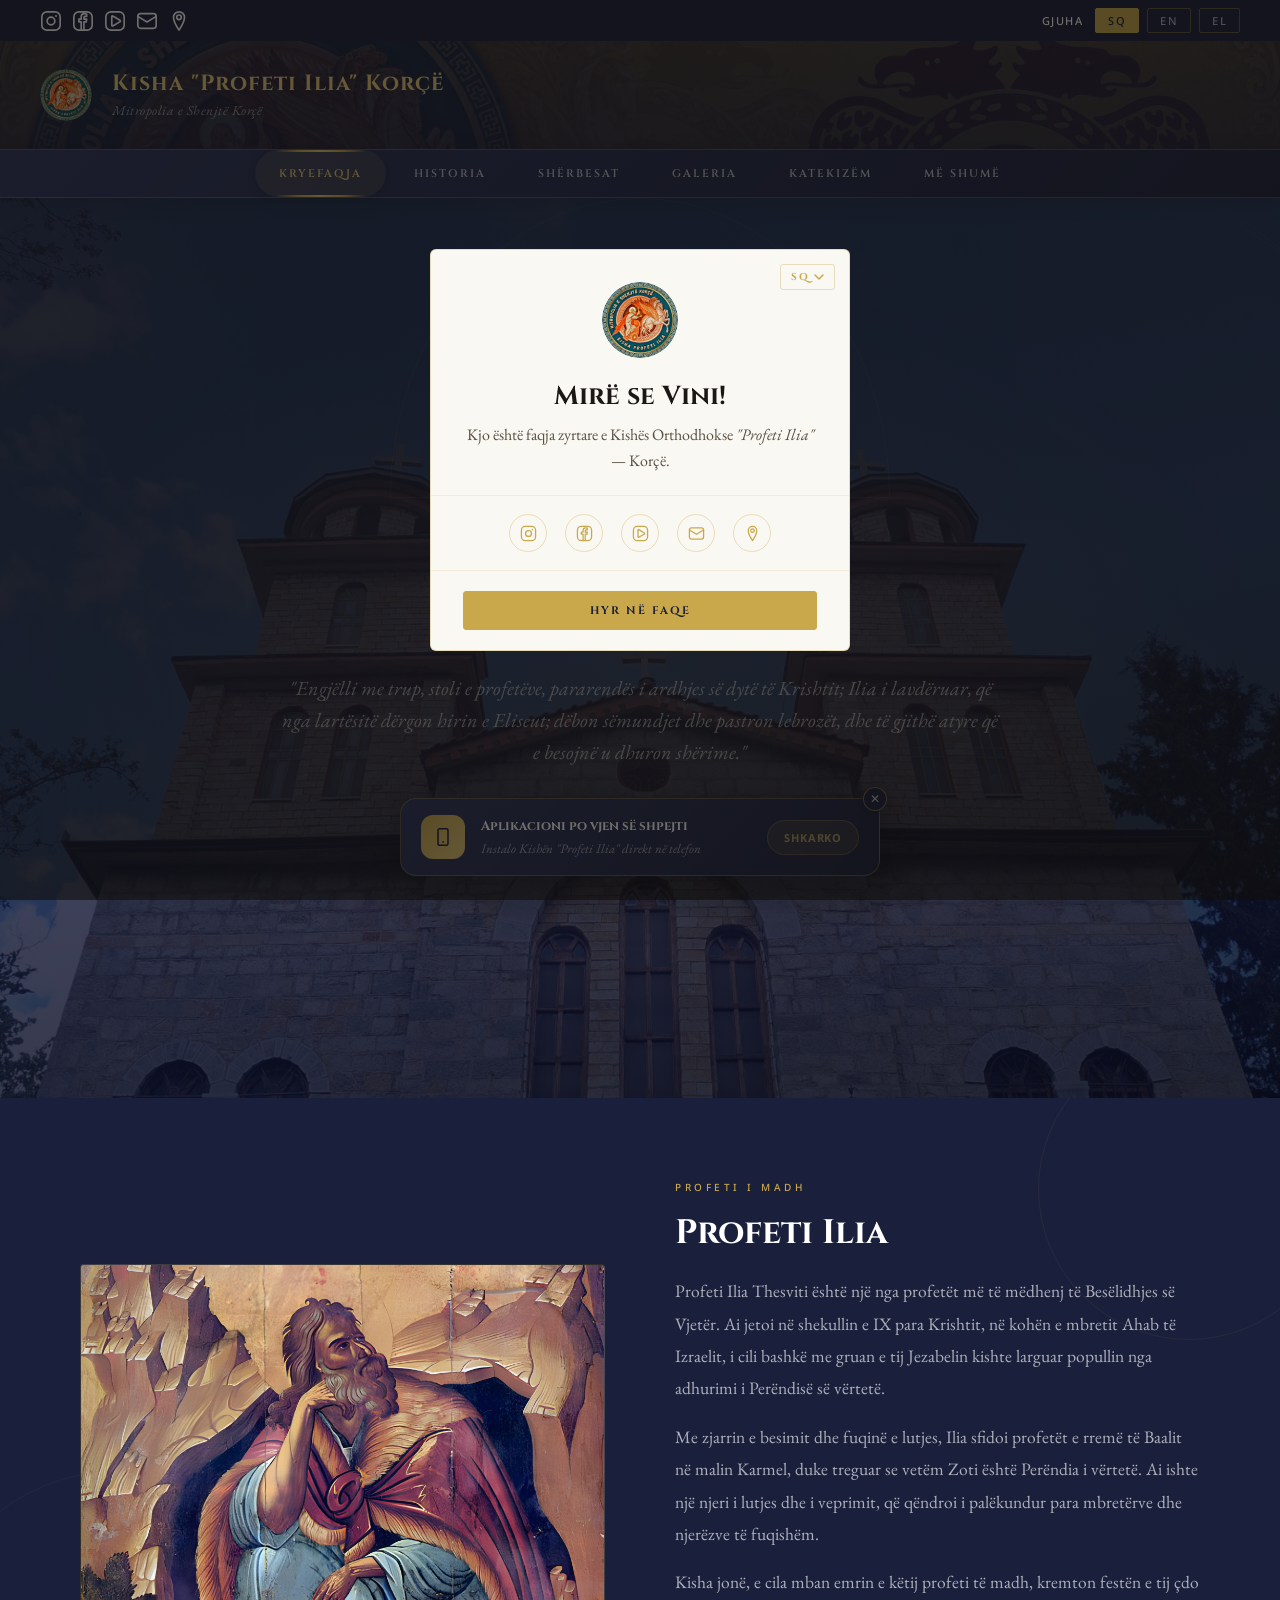
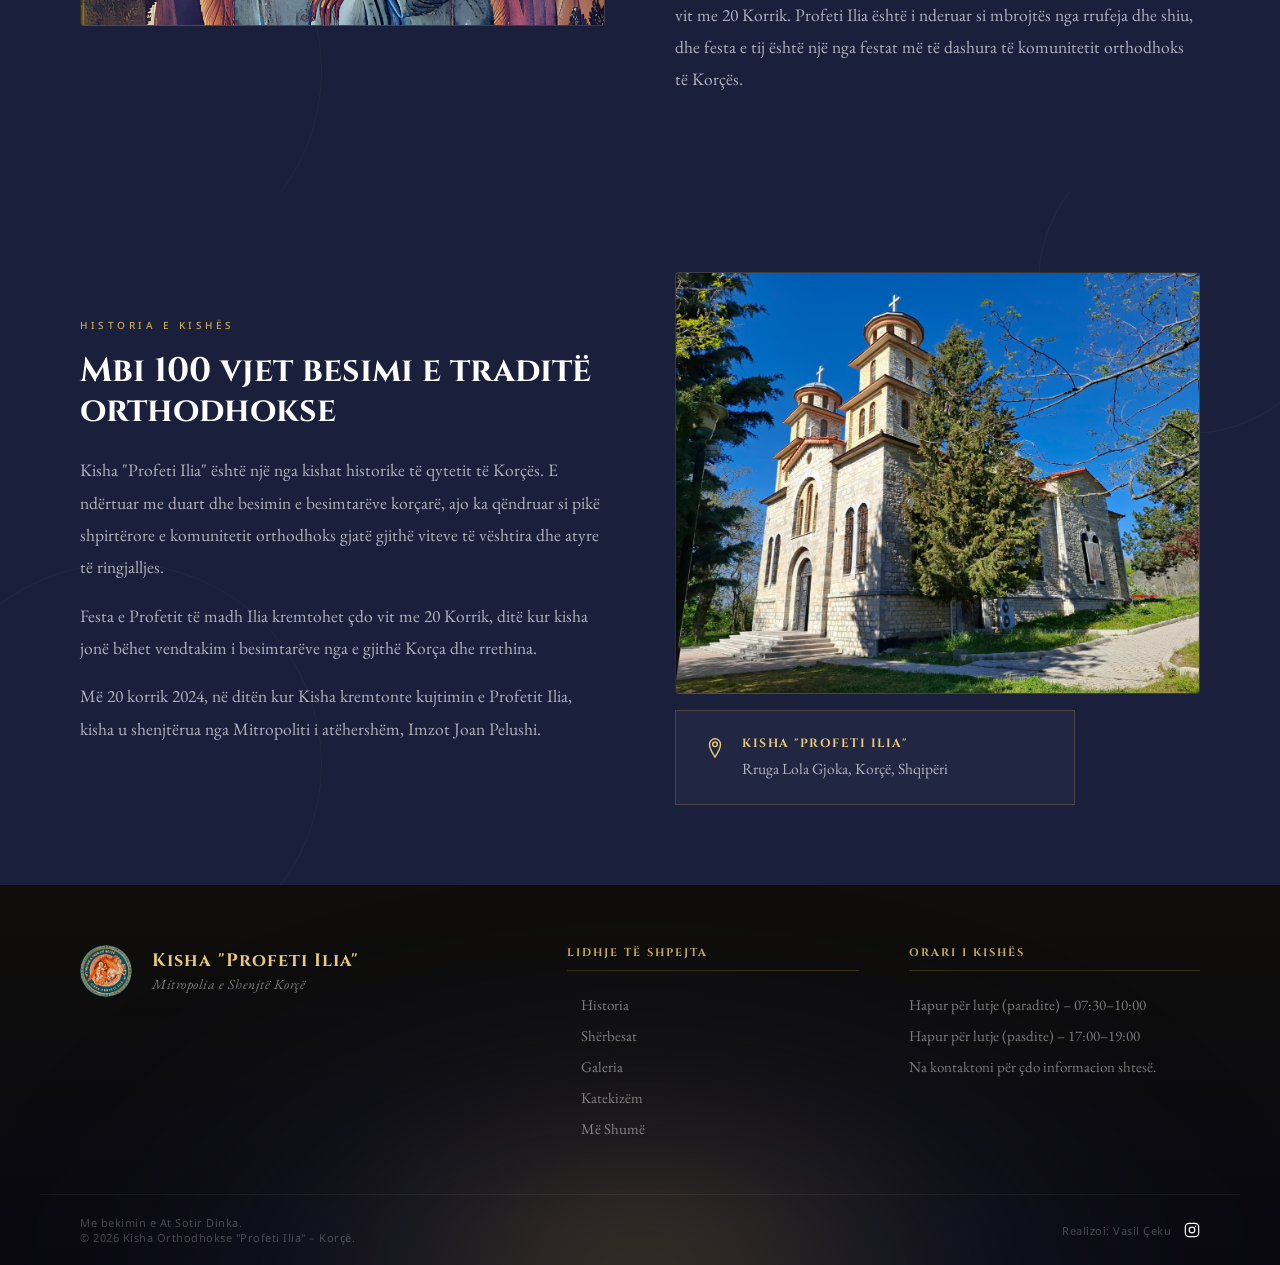
==== commit 033a1dd2: "Update index.html" ====
--- a/index.html
+++ b/index.html
@@ -344,6 +344,7 @@
       <h3 data-t="history_heading"></h3>
       <p data-t="history_p1"></p>
       <p data-t="history_p2"></p>
+      <p data-t="history_p3"></p>
     </div>
     <div>
       <div class="history-img-frame" onclick="openLightbox(1)">
@@ -459,7 +460,8 @@
   history_eyebrow: { sq: 'Historia e Kishës', en: 'Church History', el: 'Ιστορία της Εκκλησίας' },
   history_heading: { sq: 'Mbi 100 vjet besimi e traditë orthodhokse', en: 'Over 100 years of Orthodox faith and tradition', el: 'Πάνω από 100 χρόνια ορθόδοξης πίστης' },
   history_p1: { sq: 'Kisha "Profeti Ilia" është një nga kishat historike të qytetit të Korçës. E ndërtuar me duart dhe besimin e besimtarëve korçarë, ajo ka qëndruar si pikë shpirtërore e komunitetit orthodhoks gjatë gjithë viteve të vështira dhe atyre të ringjalljes.', en: 'The Church of Prophet Elijah is one of the historic churches of the city of Korçë. Built by the hands and faith of the Orthodox community, it has stood as a spiritual center throughout difficult times and the years of revival.', el: 'Ο Ναός του Προφήτη Ηλία είναι μια από τις ιστορικές εκκλησίες της πόλης της Κορυτσάς. Χτισμένος με τα χέρια και την πίστη των πιστών, αποτελεί πνευματικό κέντρο της ορθόδοξης κοινότητας.' },
-  history_p2: { sq: 'Festa e Profetit të madh Ilia kremtohet çdo vit me 20 Korrik, ditë kur kisha jonë bëhet vendtakim i besimtarëve nga e gjithë Korça dhe rrethina. Shenjtërimi i Kishës së Profetit Ilia u bë më 20 korrik 2024, duke shënuar një ditë të bekuar dhe historike për komunitetin ortodoks shqiptar.', en: 'The feast of the great Prophet Elijah is celebrated every year on July 20, when our church becomes a gathering place for believers from all of Korçë and its surroundings. The consecration of the Church of Prophet Elijah took place on July 20, 2024, marking a blessed and historic day for the Albanian Orthodox community.', el: 'Η εορτή του μεγάλου Προφήτη Ηλία γιορτάζεται κάθε χρόνο στις 20 Ιουλίου, ημέρα κατά την οποία η εκκλησία μας γίνεται τόπος συνάντησης πιστών από όλη την Κορυτσά. Ο καθαγιασμός του Ιερού Ναού του Προφήτη Ηλία πραγματοποιήθηκε στις 20 Ιουλίου 2024, σηματοδοτώντας μια ευλογημένη και ιστορική ημέρα για την Αλβανική Ορθόδοξη κοινότητα.' },
+  history_p2: { sq: 'Festa e Profetit të madh Ilia kremtohet çdo vit me 20 Korrik, ditë kur kisha jonë bëhet vendtakim i besimtarëve nga e gjithë Korça dhe rrethina.', en: 'The feast of the great Prophet Elijah is celebrated every year on July 20, when our church becomes a gathering place for believers from all of Korçë and its surroundings.', el: 'Η εορτή του μεγάλου Προφήτη Ηλία γιορτάζεται κάθε χρόνο στις 20 Ιουλίου, ημέρα κατά την οποία η εκκλησία μας γίνεται τόπος συνάντησης πιστών από όλη την Κορυτσά.' },
+  history_p3: { sq: 'Më 20 korrik 2024, në ditën kur Kisha kremtonte kujtimin e Profetit Ilia, kisha u shenjtërua nga Mitropoliti i atëhershëm, Imzot Joan Pelushi.', en: 'On July 20, 2024, the feast day commemorating the Prophet Elijah, the church was consecrated by the then Metropolitan, His Grace Joan Pelushi.', el: 'Την 20ή Ιουλίου 2024, ημέρα κατά την οποία η Εκκλησία εορτάζει τη μνήμη του Προφήτη Ηλία, ο ναός καθαγιάστηκε υπό του τότε Σεβασμιωτάτου Μητροπολίτου Ιωάννου Πελούση.' },
   church_addr_title: { sq: 'Kisha "Profeti Ilia"', en: '"Prophet Elijah" Church', el: 'Ναός «Προφήτης Ηλίας»' },
   church_addr_line: { sq: 'Rruga Lola Gjoka, Korçë, Shqipëri', en: 'Lola Gjoka Street, Korçë, Albania', el: 'Οδός Lola Gjoka, Κορυτσά, Αλβανία' },
   church_addr_link: { sq: 'Shiko në hartë →', en: 'View on map →', el: 'Δείτε στον χάρτη →' },
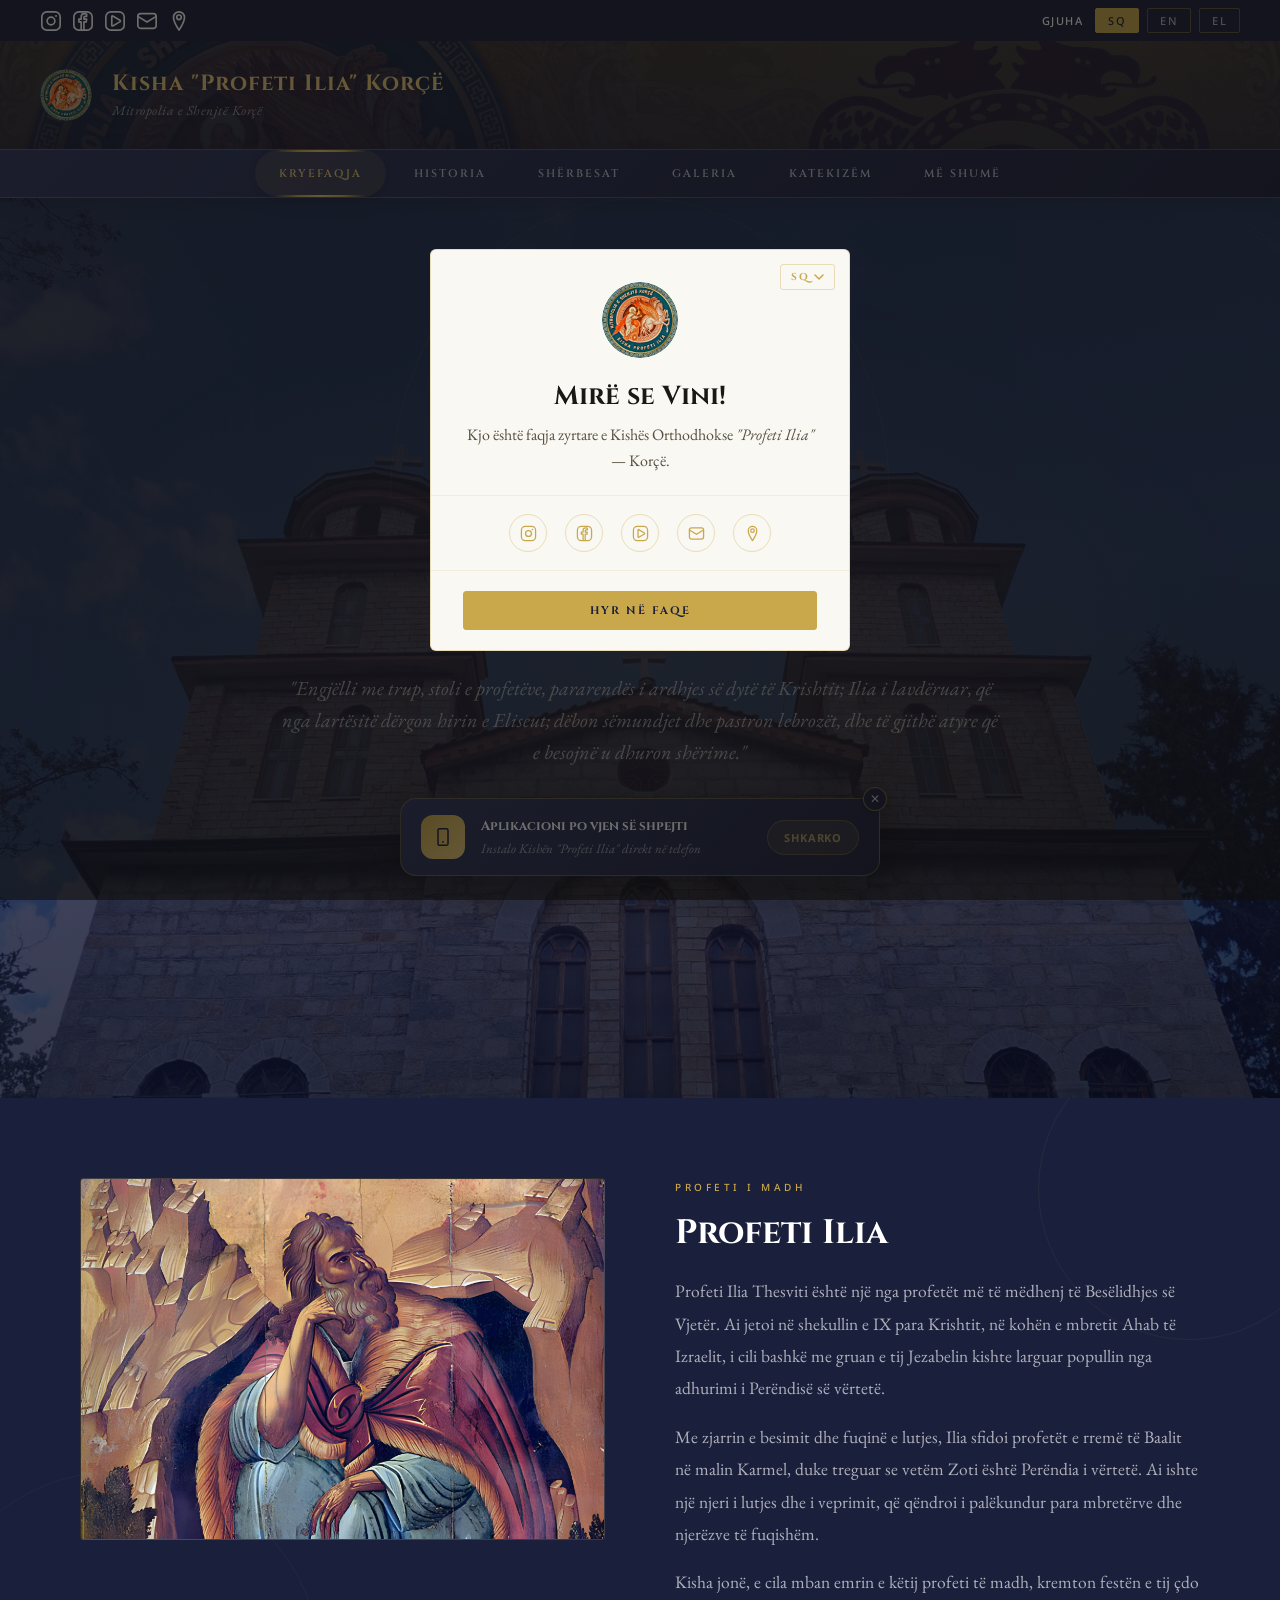
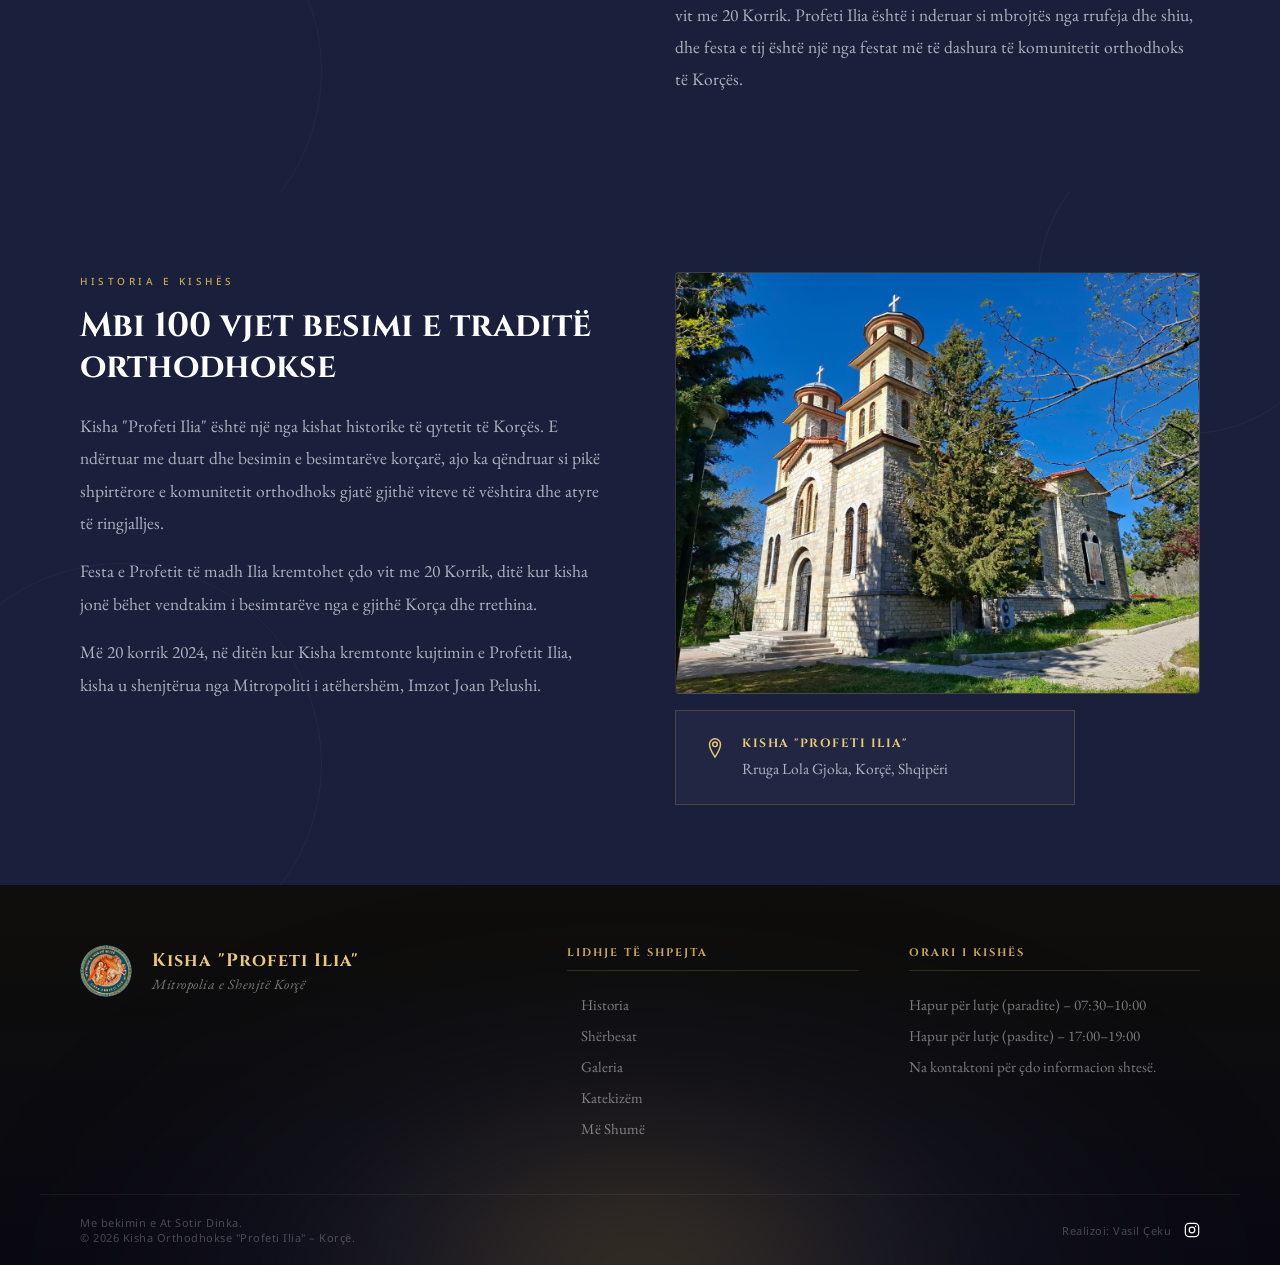
==== commit 3dd9a0df: "Update index.html" ====
--- a/index.html
+++ b/index.html
@@ -70,7 +70,7 @@
 .history-section { background: var(--deep-blue); padding: 80px 0; position: relative; overflow: hidden; }
 .history-section::before { content: ''; position: absolute; top: -60px; right: -60px; width: 300px; height: 300px; border-radius: 50%; border: 1px solid rgba(201,168,76,0.08); }
 .history-section::after { content: ''; position: absolute; bottom: -80px; left: -80px; width: 400px; height: 400px; border-radius: 50%; border: 1px solid rgba(201,168,76,0.06); }
-.history-inner { max-width: 1200px; margin: 0 auto; padding: 0 40px; display: grid; grid-template-columns: 1fr 1fr; gap: 70px; align-items: center; position: relative; z-index: 1; }
+.history-inner { max-width: 1200px; margin: 0 auto; padding: 0 40px; display: grid; grid-template-columns: 1fr 1fr; gap: 70px; align-items: start; position: relative; z-index: 1; }
 .history-text .eyebrow { font-family: 'Noto Sans', sans-serif; font-size: 10px; font-weight: 500; letter-spacing: 3.5px; text-transform: uppercase; color: var(--gold); margin-bottom: 16px; }
 .history-text h3 { font-family: 'Cinzel', serif; font-size: 34px; font-weight: 700; color: #fff; line-height: 1.2; margin-bottom: 22px; }
 .history-text p { font-family: 'EB Garamond', serif; font-size: 17.5px; line-height: 1.85; color: rgba(255,255,255,0.65); margin-bottom: 16px; }
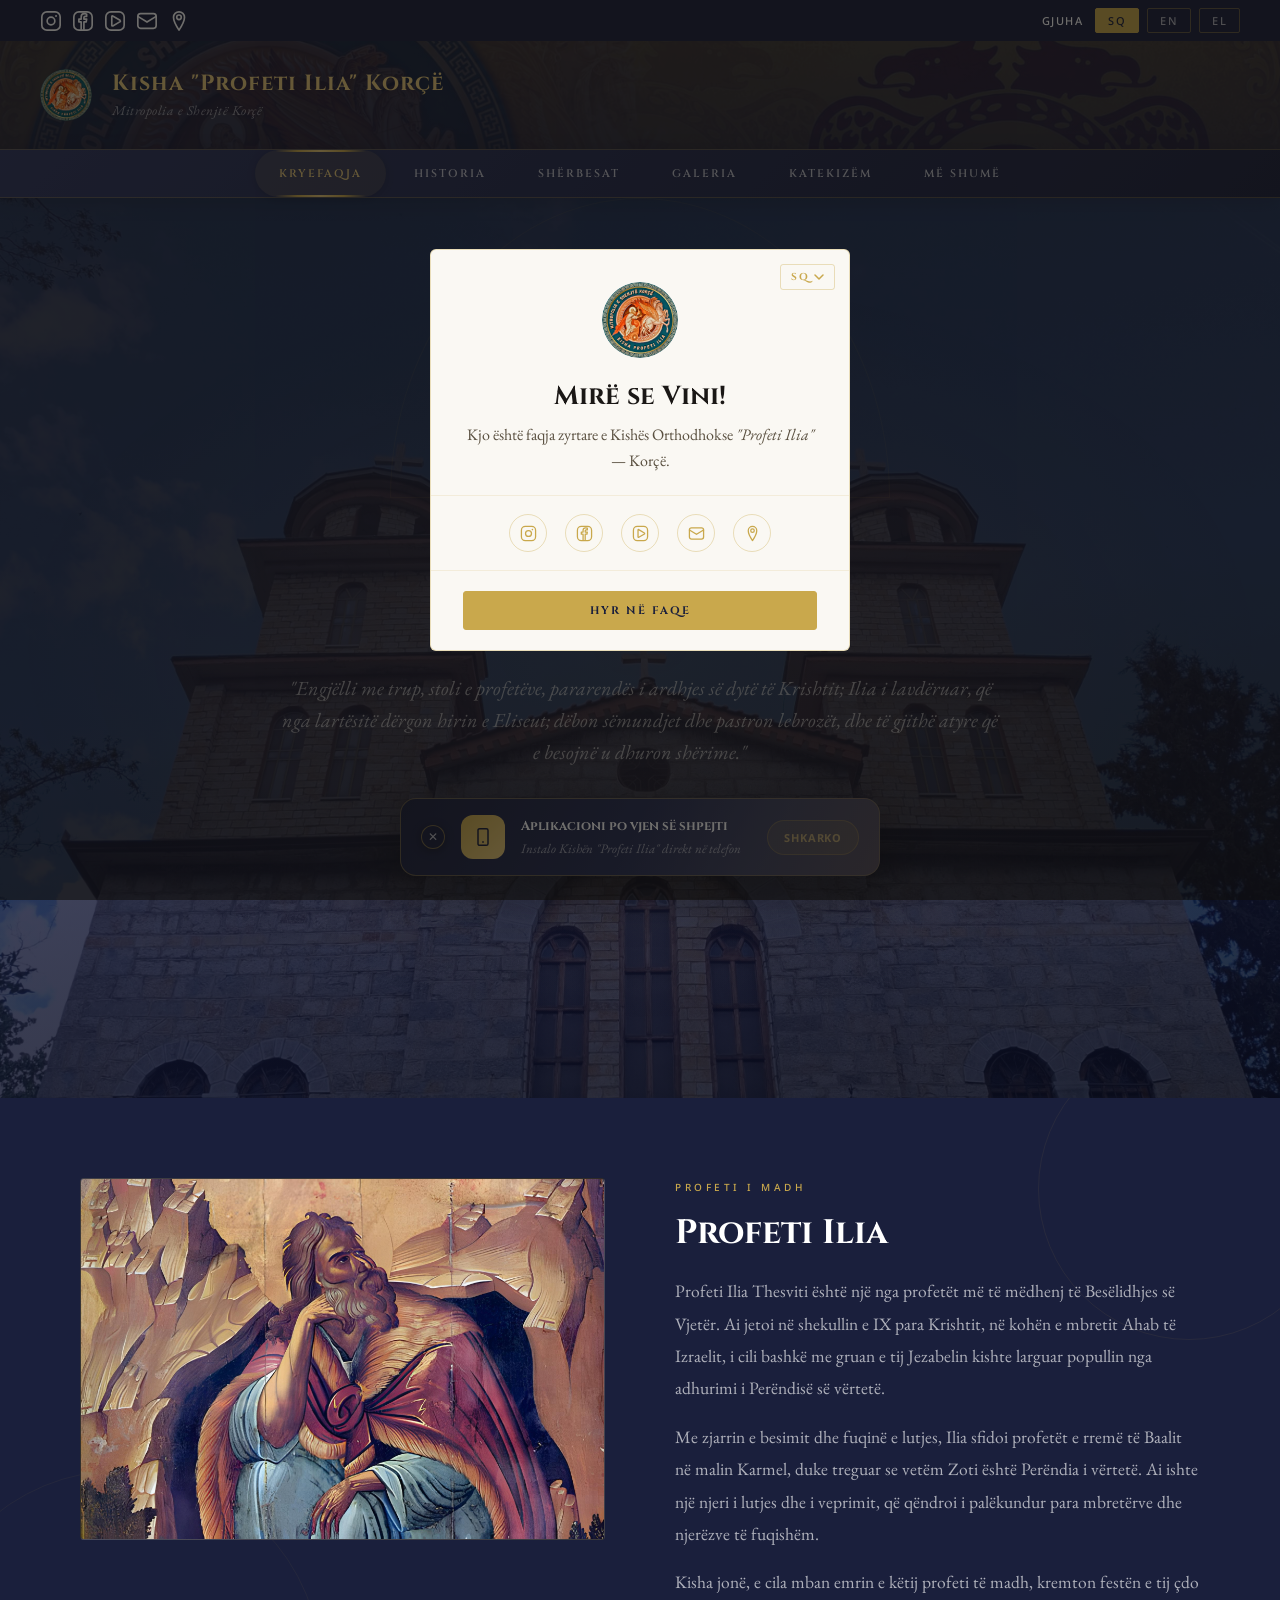
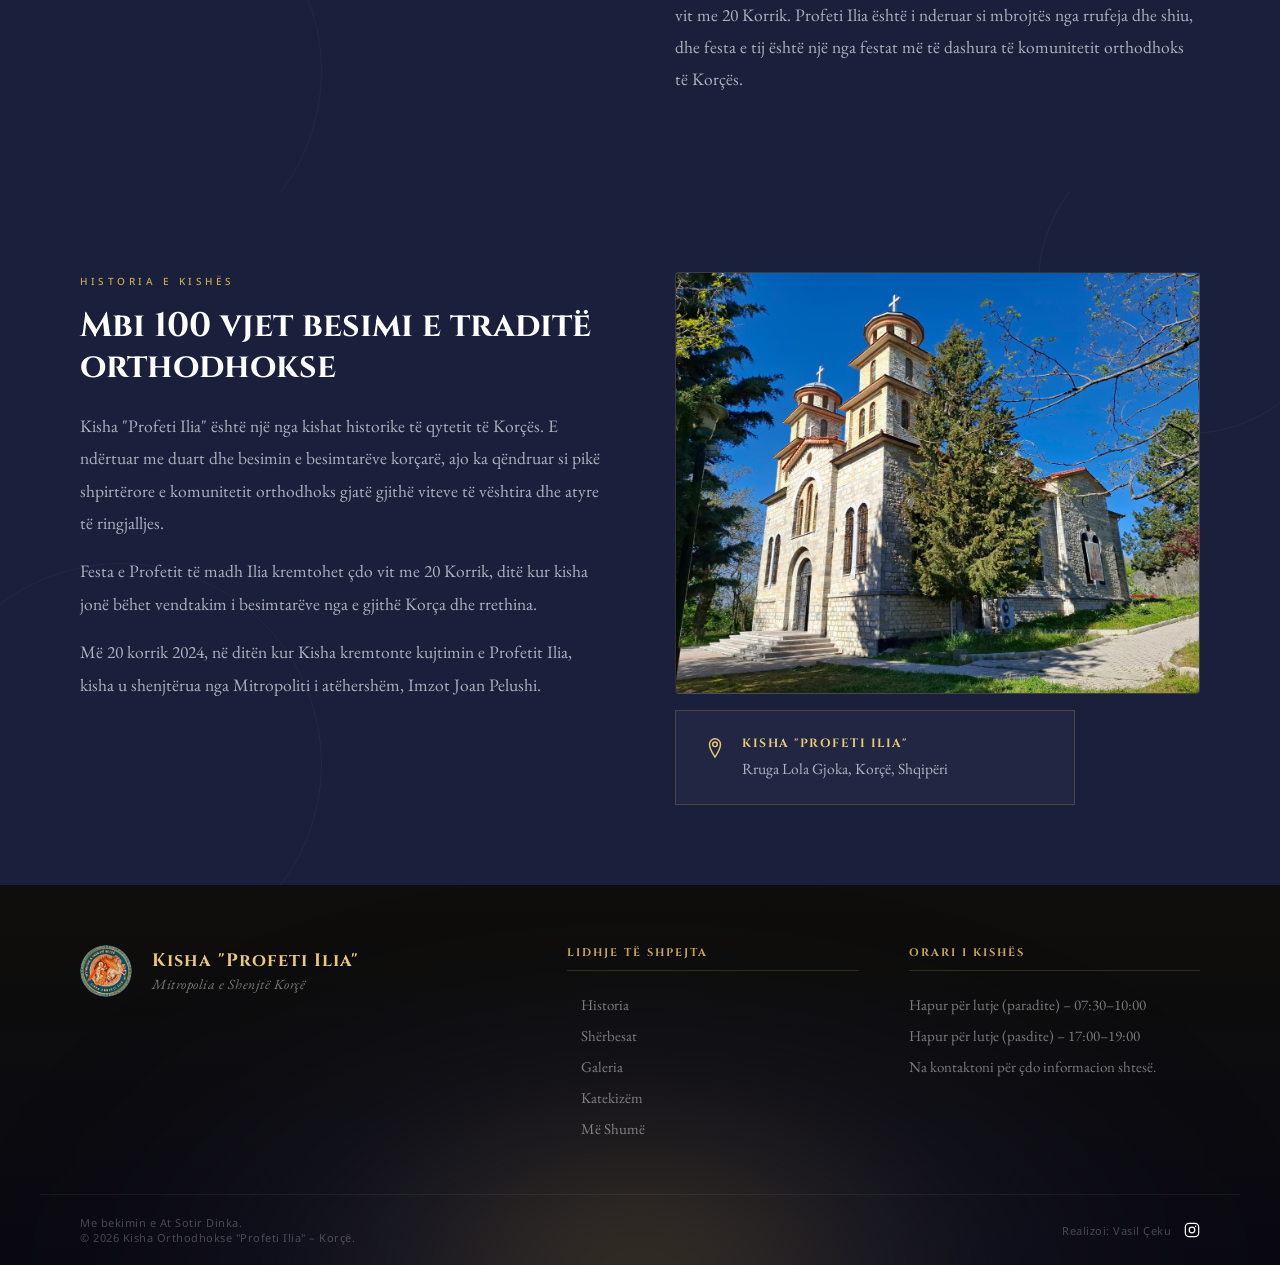
==== commit 4a78ec80: "Update index.html" ====
--- a/index.html
+++ b/index.html
@@ -102,24 +102,35 @@
 @keyframes lightboxIn { from { opacity:0; transform:scale(0.94); } to { opacity:1; transform:scale(1); } }
 
 /* APP BANNER */
-.app-soon-banner { position: fixed; bottom: 24px; left: 50%; transform: translateX(-50%) translateY(120px); opacity: 0; display: flex; align-items: center; gap: 16px; background: linear-gradient(135deg, rgba(45,53,97,0.92), rgba(26,31,60,0.96)); backdrop-filter: blur(20px) saturate(160%); -webkit-backdrop-filter: blur(20px) saturate(160%); border: 1px solid rgba(201,168,76,0.35); border-radius: 16px; padding: 16px 20px; box-shadow: 0 16px 50px rgba(0,0,0,0.35); z-index: 800; max-width: 480px; width: calc(100% - 40px); animation: appSoonIn 0.7s cubic-bezier(.34,1.56,.64,1) 1.2s forwards; }
+.app-soon-banner { position: fixed; bottom: 24px; left: 50%; transform: translateX(-50%) translateY(120px); opacity: 0; display: flex; align-items: center; gap: 16px; background: linear-gradient(120deg, var(--deep-blue) 0%, var(--mid-blue) 25%, #3a2f5c 45%, var(--mid-blue) 65%, var(--deep-blue) 100%); background-size: 300% 300%; backdrop-filter: blur(20px) saturate(160%); -webkit-backdrop-filter: blur(20px) saturate(160%); border: 1px solid rgba(201,168,76,0.4); border-radius: 16px; padding: 16px 20px; box-shadow: 0 16px 50px rgba(0,0,0,0.35); z-index: 800; max-width: 480px; width: calc(100% - 40px); overflow: hidden; animation: appSoonIn 0.7s cubic-bezier(.34,1.56,.64,1) 1.2s forwards, bannerShimmer 8s ease-in-out infinite; }
+.app-soon-banner::before { content: ''; position: absolute; inset: 0; background: linear-gradient(115deg, transparent 20%, rgba(201,168,76,0.25) 45%, rgba(232,201,122,0.35) 50%, rgba(201,168,76,0.25) 55%, transparent 80%); background-size: 250% 100%; animation: bannerSweep 5s ease-in-out infinite; pointer-events: none; }
+@keyframes bannerShimmer { 0%,100% { background-position: 0% 50%; } 50% { background-position: 100% 50%; } }
+@keyframes bannerSweep { 0% { background-position: 200% 0; } 100% { background-position: -50% 0; } }
 @keyframes appSoonIn { to { transform: translateX(-50%) translateY(0); opacity: 1; } }
 .app-soon-banner.hide { animation: appSoonOut 0.4s ease forwards; }
 @keyframes appSoonOut { to { transform: translateX(-50%) translateY(120px); opacity: 0; } }
-.asb-close { position: absolute; top: -12px; right: -8px; background: var(--deep-blue); border: 1px solid rgba(201,168,76,0.5); color: rgba(255,255,255,0.7); font-size: 12px; cursor: pointer; width: 24px; height: 24px; border-radius: 50%; display: flex; align-items: center; justify-content: center; transition: all 0.2s; box-shadow: 0 2px 10px rgba(0,0,0,0.35); }
+.asb-close { z-index: 2 position: absolute; top: -12px; right: -8px; background: var(--deep-blue); border: 1px solid rgba(201,168,76,0.5); color: rgba(255,255,255,0.7); font-size: 12px; cursor: pointer; width: 24px; height: 24px; border-radius: 50%; display: flex; align-items: center; justify-content: center; transition: all 0.2s; box-shadow: 0 2px 10px rgba(0,0,0,0.35); }
 .asb-close:hover { color: var(--gold-light); border-color: var(--gold); background: var(--mid-blue); }
-.asb-icon { width: 44px; height: 44px; border-radius: 12px; background: linear-gradient(135deg,var(--gold),var(--gold-light)); flex-shrink: 0; display: flex; align-items: center; justify-content: center; }
+.asb-icon { position: relative; z-index: 1; width: 44px; height: 44px; border-radius: 12px; background: linear-gradient(135deg,var(--gold),var(--gold-light)); flex-shrink: 0; display: flex; align-items: center; justify-content: center; }
 .asb-icon svg { width: 20px; height: 20px; stroke: var(--deep-blue); fill: none; stroke-width: 1.8; }
-.asb-text { flex: 1; min-width: 0; }
+.asb-text { position: relative; z-index: 1; flex: 1; min-width: 0; }
 .asb-text strong { font-family: 'Cinzel', serif; font-size: 13px; color: #fff; display: block; margin-bottom: 2px; }
 .asb-text span { font-family: 'EB Garamond', serif; font-size: 13px; color: rgba(255,255,255,0.55); font-style: italic; }
-.asb-download { font-family: 'Noto Sans', sans-serif; font-size: 11px; font-weight: 700; letter-spacing: 0.8px; text-transform: uppercase; background: rgba(201,168,76,0.15); border: 1px solid rgba(201,168,76,0.4); color: var(--gold-light); padding: 9px 16px; border-radius: 999px; cursor: not-allowed; flex-shrink: 0; opacity: 0.7; }
+.asb-download { position: relative; z-index: 1; font-family: 'Noto Sans', sans-serif; font-size: 11px; font-weight: 700; letter-spacing: 0.8px; text-transform: uppercase; background: rgba(201,168,76,0.15); border: 1px solid rgba(201,168,76,0.4); color: var(--gold-light); padding: 9px 16px; border-radius: 999px; cursor: not-allowed; flex-shrink: 0; opacity: 0.7; }
 @media (max-width: 600px) {
   .app-soon-banner { bottom: 16px; padding: 14px 16px; gap: 12px; width: calc(100% - 24px); }
   .asb-text span { display: none; }
   .asb-download { padding: 8px 12px; font-size: 10px; }
 }
 
+  
+/*BACK TO TOP BUTTON*/
+.back-to-top { position: fixed; right: 24px; bottom: 90px; width: 48px; height: 48px; border-radius: 50%; background: linear-gradient(135deg, var(--gold), var(--gold-light)); border: none; display: flex; align-items: center; justify-content: center; cursor: pointer; box-shadow: 0 6px 20px rgba(0,0,0,0.25); opacity: 0; visibility: hidden; transform: translateY(15px); transition: opacity 0.3s ease, transform 0.3s ease, visibility 0.3s, bottom 0.3s ease; z-index: 900; }
+.back-to-top.show { opacity: 1; visibility: visible; transform: translateY(0); }
+.back-to-top.banner-closed { bottom: 24px; }
+.back-to-top:hover { background: var(--gold-light); transform: translateY(-3px); }
+.back-to-top svg { width: 20px; height: 20px; stroke: var(--deep-blue); stroke-width: 2.2; }
+@media (max-width: 600px) { .back-to-top { right: 16px; bottom: 130px; width: 42px; height: 42px; } .back-to-top.banner-closed { bottom: 16px; } }
   
 /* FOOTER */
 footer { background: linear-gradient(180deg, var(--warm-dark) 0%, #0A0912 100%); padding: 60px 0 0; position: relative; overflow: hidden; }
@@ -436,6 +447,8 @@
 </div>
 
 
+<button class="back-to-top" id="backToTop" onclick="scrollToTop()" aria-label="Kthehu lart"><svg viewBox="0 0 24 24" fill="none"><path d="M6 15L12 9L18 15" stroke="currentColor" stroke-linecap="round" stroke-linejoin="round"/></svg></button>
+
 
   
 <script>
@@ -549,9 +562,16 @@
   el.classList.add('hide');
   setTimeout(() => el.style.display = 'none', 400);
 }
-  
-
-
+function closeAppSoonBanner() { 
+  const el = document.getElementById('appSoonBanner'); 
+  el.classList.add('hide'); document.getElementById('backToTop').classList.add('banner-closed'); 
+  setTimeout(() => el.style.display = 'none', 400); }
+
+  
+// BACK TO TOP BUTTON
+const backToTopBtn = document.getElementById('backToTop');
+window.addEventListener('scroll', () => { if (window.scrollY > 400) { backToTopBtn.classList.add('show'); } else { backToTopBtn.classList.remove('show'); } });
+function scrollToTop() { window.scrollTo({ top: 0, behavior: 'smooth' }); }
 
 
 
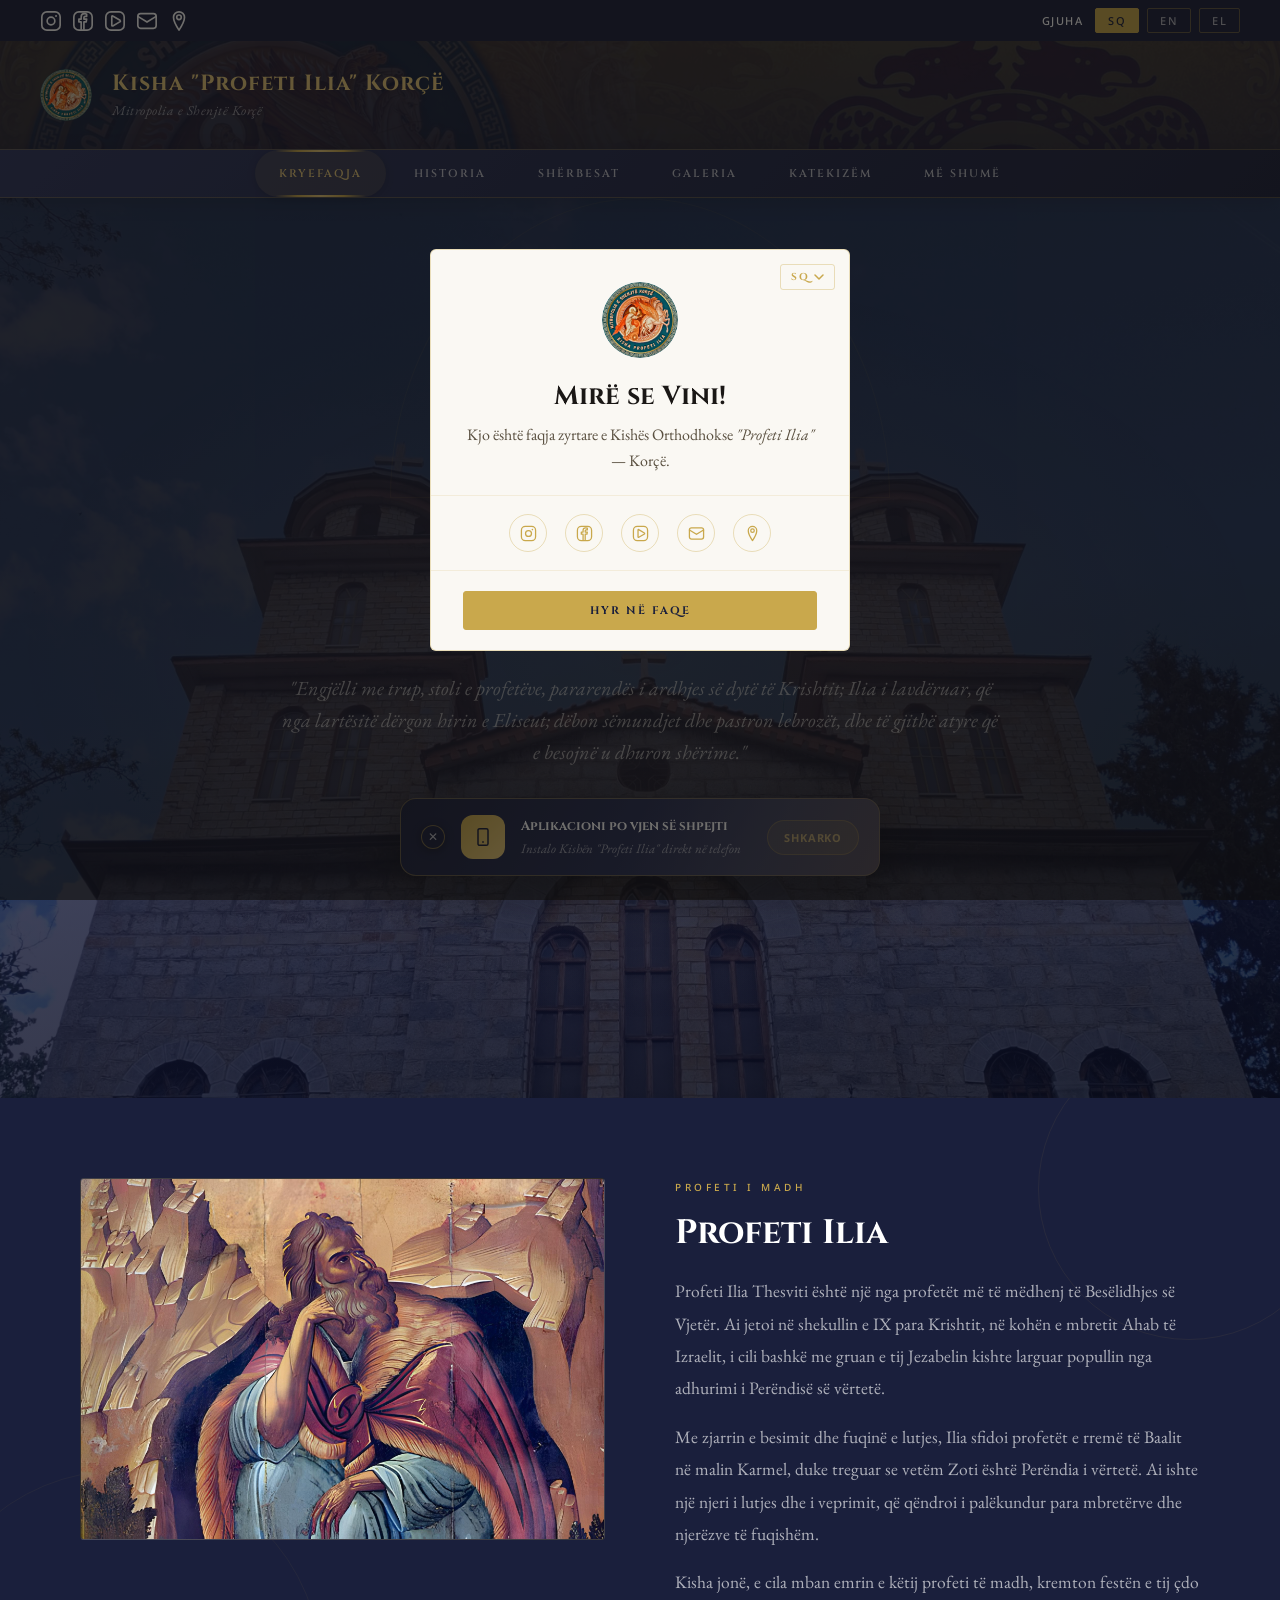
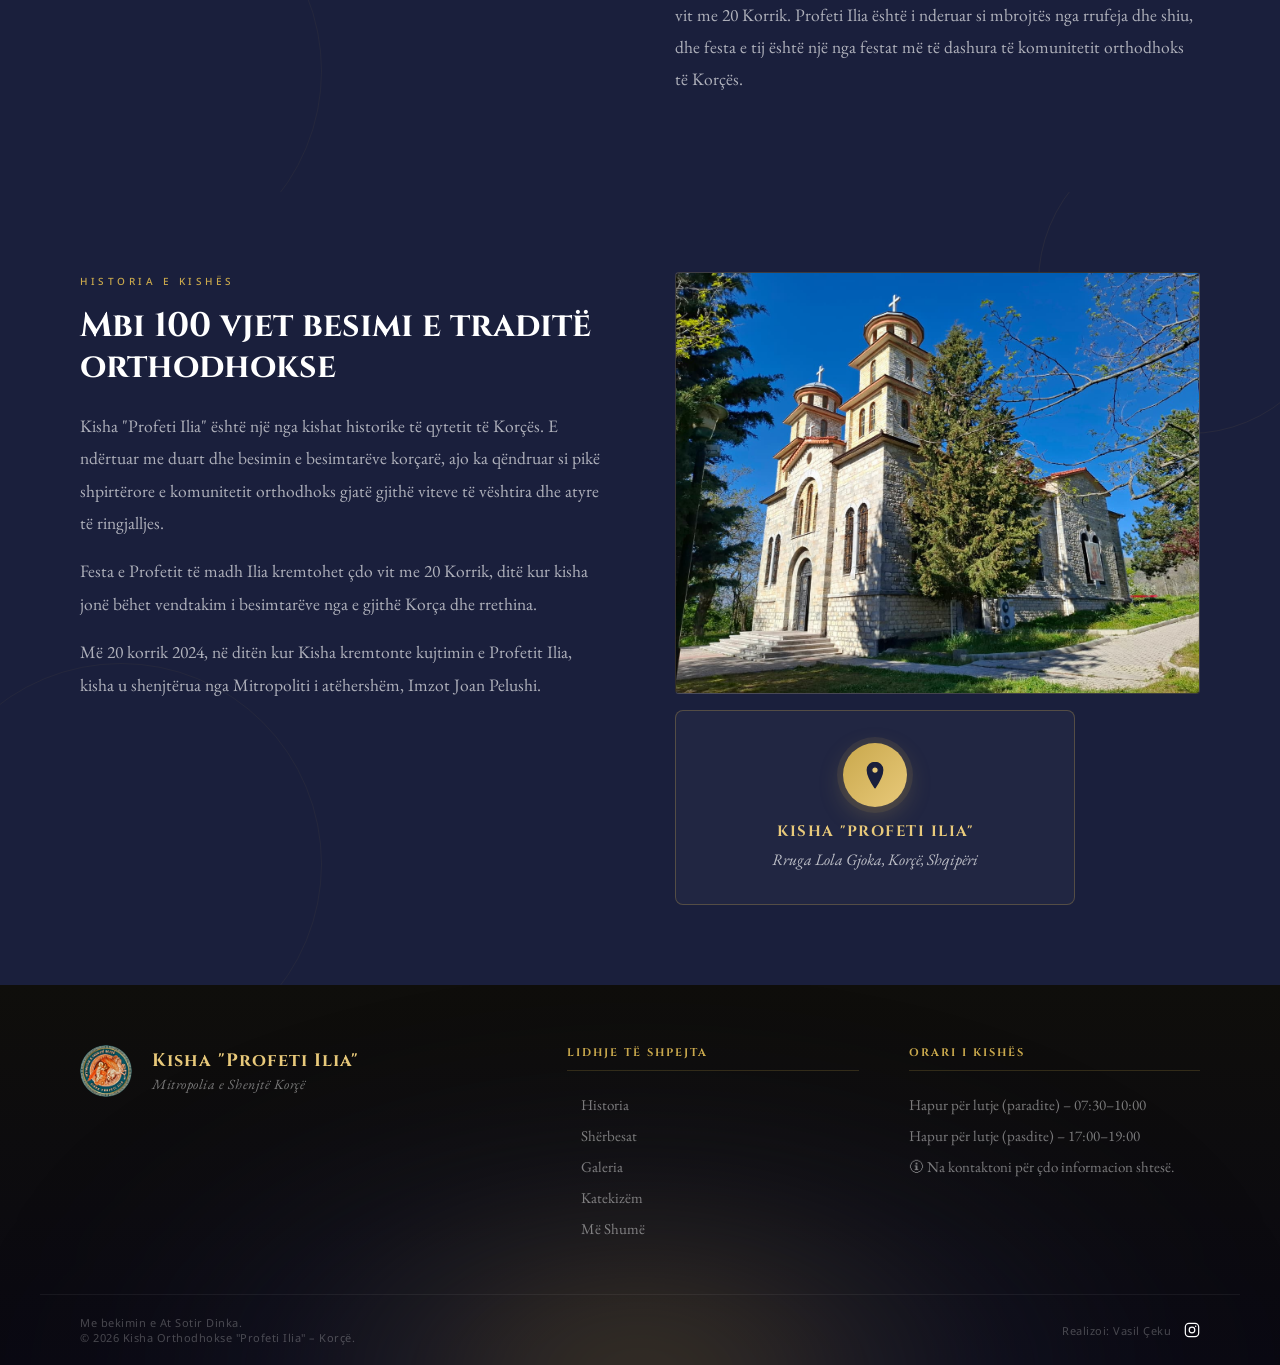
==== commit f0f2a117: "Update index.html" ====
--- a/index.html
+++ b/index.html
@@ -66,6 +66,14 @@
 .hero-divider svg { opacity: 0.7; }
 .hero-cta:hover { background: var(--gold-light); transform: translateY(-2px); box-shadow: 0 8px 30px rgba(201,168,76,0.3); }
 
+.wm-clink { width:38px;height:38px;border-radius:50%;border:1px solid rgba(201,168,76,0.35);display:flex;align-items:center;justify-content:center;color:#C9A84C;text-decoration:none;transition:all 0.2s;background:transparent; }
+.wm-clink:hover { background:#C9A84C;color:#1A1F3C;border-color:#C9A84C; }
+.wm-row { display:flex;gap:14px;margin-bottom:14px;align-items:flex-start; }
+.wm-num { width:26px;height:26px;border-radius:50%;border:1px solid rgba(201,168,76,0.35);color:#C9A84C;font-family:'Cinzel',serif;font-size:12px;font-weight:700;display:flex;align-items:center;justify-content:center;flex-shrink:0;margin-top:2px; }
+.wm-h { font-family:'Cinzel',serif;font-size:12px;font-weight:700;letter-spacing:1px;color:#1A1715;display:block;margin-bottom:2px;text-transform:uppercase; }
+.wm-p { font-family:'EB Garamond',serif;font-size:15px;color:#5A5040;line-height:1.5;margin:0; }
+#wm-enter-btn:hover { background:#E8C97A;border-color:#E8C97A; }
+
 /* HISTORY SECTIONS */
 .history-section { background: var(--deep-blue); padding: 80px 0; position: relative; overflow: hidden; }
 .history-section::before { content: ''; position: absolute; top: -60px; right: -60px; width: 300px; height: 300px; border-radius: 50%; border: 1px solid rgba(201,168,76,0.08); }
@@ -74,11 +82,13 @@
 .history-text .eyebrow { font-family: 'Noto Sans', sans-serif; font-size: 10px; font-weight: 500; letter-spacing: 3.5px; text-transform: uppercase; color: var(--gold); margin-bottom: 16px; }
 .history-text h3 { font-family: 'Cinzel', serif; font-size: 34px; font-weight: 700; color: #fff; line-height: 1.2; margin-bottom: 22px; }
 .history-text p { font-family: 'EB Garamond', serif; font-size: 17.5px; line-height: 1.85; color: rgba(255,255,255,0.65); margin-bottom: 16px; }
-.church-address-box { border: 1px solid rgba(201,168,76,0.25); padding: 24px 28px; margin-top: 36px; max-width: 400px; background: rgba(255,255,255,0.03); display: flex; align-items: flex-start; gap: 16px; transition: background 0.3s; }
-.church-address-box:hover { background: rgba(201,168,76,0.07); }
-.church-address-box .addr-icon { flex-shrink: 0; margin-top: 2px; }
-.church-address-box .addr-text h4 { font-family: 'Cinzel', serif; font-size: 12px; font-weight: 700; letter-spacing: 1.5px; text-transform: uppercase; color: var(--gold-light); margin-bottom: 6px; }
-.church-address-box .addr-text p { font-family: 'EB Garamond', serif; font-size: 15.5px; line-height: 1.5; color: rgba(255,255,255,0.65); margin: 0; }
+.church-address-box { border: 1px solid rgba(201,168,76,0.3); padding: 32px 28px; margin-top: 36px; max-width: 400px; background: rgba(255,255,255,0.03); display: flex; flex-direction: column; align-items: center; text-align: center; gap: 14px; border-radius: 8px; transition: background 0.3s, border-color 0.3s, transform 0.3s; }
+.church-address-box:hover { background: rgba(201,168,76,0.07); border-color: rgba(201,168,76,0.5); transform: translateY(-2px); }
+.church-address-box .addr-icon { flex-shrink: 0; width: 64px; height: 64px; border-radius: 50%; background: linear-gradient(135deg, var(--gold), var(--gold-light)); display: flex; align-items: center; justify-content: center; box-shadow: 0 0 0 6px rgba(201,168,76,0.1), 0 8px 24px rgba(201,168,76,0.25); }
+.church-address-box .addr-icon svg { width: 30px; height: 30px; }
+.church-address-box .addr-text { display: flex; flex-direction: column; align-items: center; gap: 6px; }
+.church-address-box .addr-text h4 { font-family: 'Cinzel', serif; font-size: 15px; font-weight: 700; letter-spacing: 1.5px; text-transform: uppercase; color: var(--gold-light); margin: 0; }
+.church-address-box .addr-text p { font-family: 'EB Garamond', serif; font-style: italic; font-size: 16px; line-height: 1.5; color: rgba(255,255,255,0.7); margin: 0; }
 .history-img-frame { width: 100%; background: linear-gradient(135deg, var(--mid-blue), #0A0D1E); border: 1px solid rgba(201,168,76,0.2); display: flex; align-items: center; justify-content: center; position: relative; cursor: pointer; overflow: hidden; border-radius: 4px; }
 .history-img-frame img { width: 100%; height: auto; display: block; object-fit: cover; transition: transform 0.5s ease; }
 .history-img-frame:hover img { transform: scale(1.03); }
@@ -251,19 +261,6 @@
 </div>
 
 
-  
-  
-<style>
-.wm-clink { width:38px;height:38px;border-radius:50%;border:1px solid rgba(201,168,76,0.35);display:flex;align-items:center;justify-content:center;color:#C9A84C;text-decoration:none;transition:all 0.2s;background:transparent; }
-.wm-clink:hover { background:#C9A84C;color:#1A1F3C;border-color:#C9A84C; }
-.wm-row { display:flex;gap:14px;margin-bottom:14px;align-items:flex-start; }
-.wm-num { width:26px;height:26px;border-radius:50%;border:1px solid rgba(201,168,76,0.35);color:#C9A84C;font-family:'Cinzel',serif;font-size:12px;font-weight:700;display:flex;align-items:center;justify-content:center;flex-shrink:0;margin-top:2px; }
-.wm-h { font-family:'Cinzel',serif;font-size:12px;font-weight:700;letter-spacing:1px;color:#1A1715;display:block;margin-bottom:2px;text-transform:uppercase; }
-.wm-p { font-family:'EB Garamond',serif;font-size:15px;color:#5A5040;line-height:1.5;margin:0; }
-#wm-enter-btn:hover { background:#E8C97A;border-color:#E8C97A; }
-</style>
-
-
 <!-- LANGUAGE BAR -->
 <div class="lang-bar">
   <div class="container">
@@ -363,7 +360,7 @@
       </div>
       <a href="https://maps.app.goo.gl/imSxKzHyRxWEduUb6" target="_blank" class="church-address-box" style="text-decoration:none; margin-top:16px;">
         <span class="addr-icon">
-          <svg width="22" height="22" viewBox="0 0 24 24" fill="none"><path d="M12 2C8.7 2 6 4.7 6 8c0 5 6 14 6 14s6-9 6-14c0-3.3-2.7-6-6-6z" stroke="#E8C97A" stroke-width="1.6" stroke-linecap="round" stroke-linejoin="round"/><circle cx="12" cy="8" r="2.5" stroke="#E8C97A" stroke-width="1.6"/></svg>
+          <svg viewBox="0 0 24 24" fill="none"><path d="M12 2C8.7 2 6 4.7 6 8c0 5 6 14 6 14s6-9 6-14c0-3.3-2.7-6-6-6z" fill="var(--deep-blue)" stroke="var(--deep-blue)" stroke-width="1.4" stroke-linejoin="round"/><circle cx="12" cy="8" r="2.6" fill="var(--gold-light)" stroke="var(--deep-blue)" stroke-width="1"/></svg>
         </span>
         <div class="addr-text">
           <h4 data-t="church_addr_title">Kisha "Profeti Ilia"</h4>
@@ -401,7 +398,7 @@
       <ul class="footer-links">
         <li><span data-t="footer_hours1">Hapur për lutje (paradite) – 07:30–10:00</span></li>
         <li><span data-t="footer_hours2">Hapur për lutje (pasdite) – 17:00–19:00</span></li>
-        <li><span>Na kontaktoni për çdo informacion shtesë.</span></li>
+        <li><span>🛈︎ Na kontaktoni për çdo informacion shtesë.</span></li>
       </ul>
     </div>
   </div>
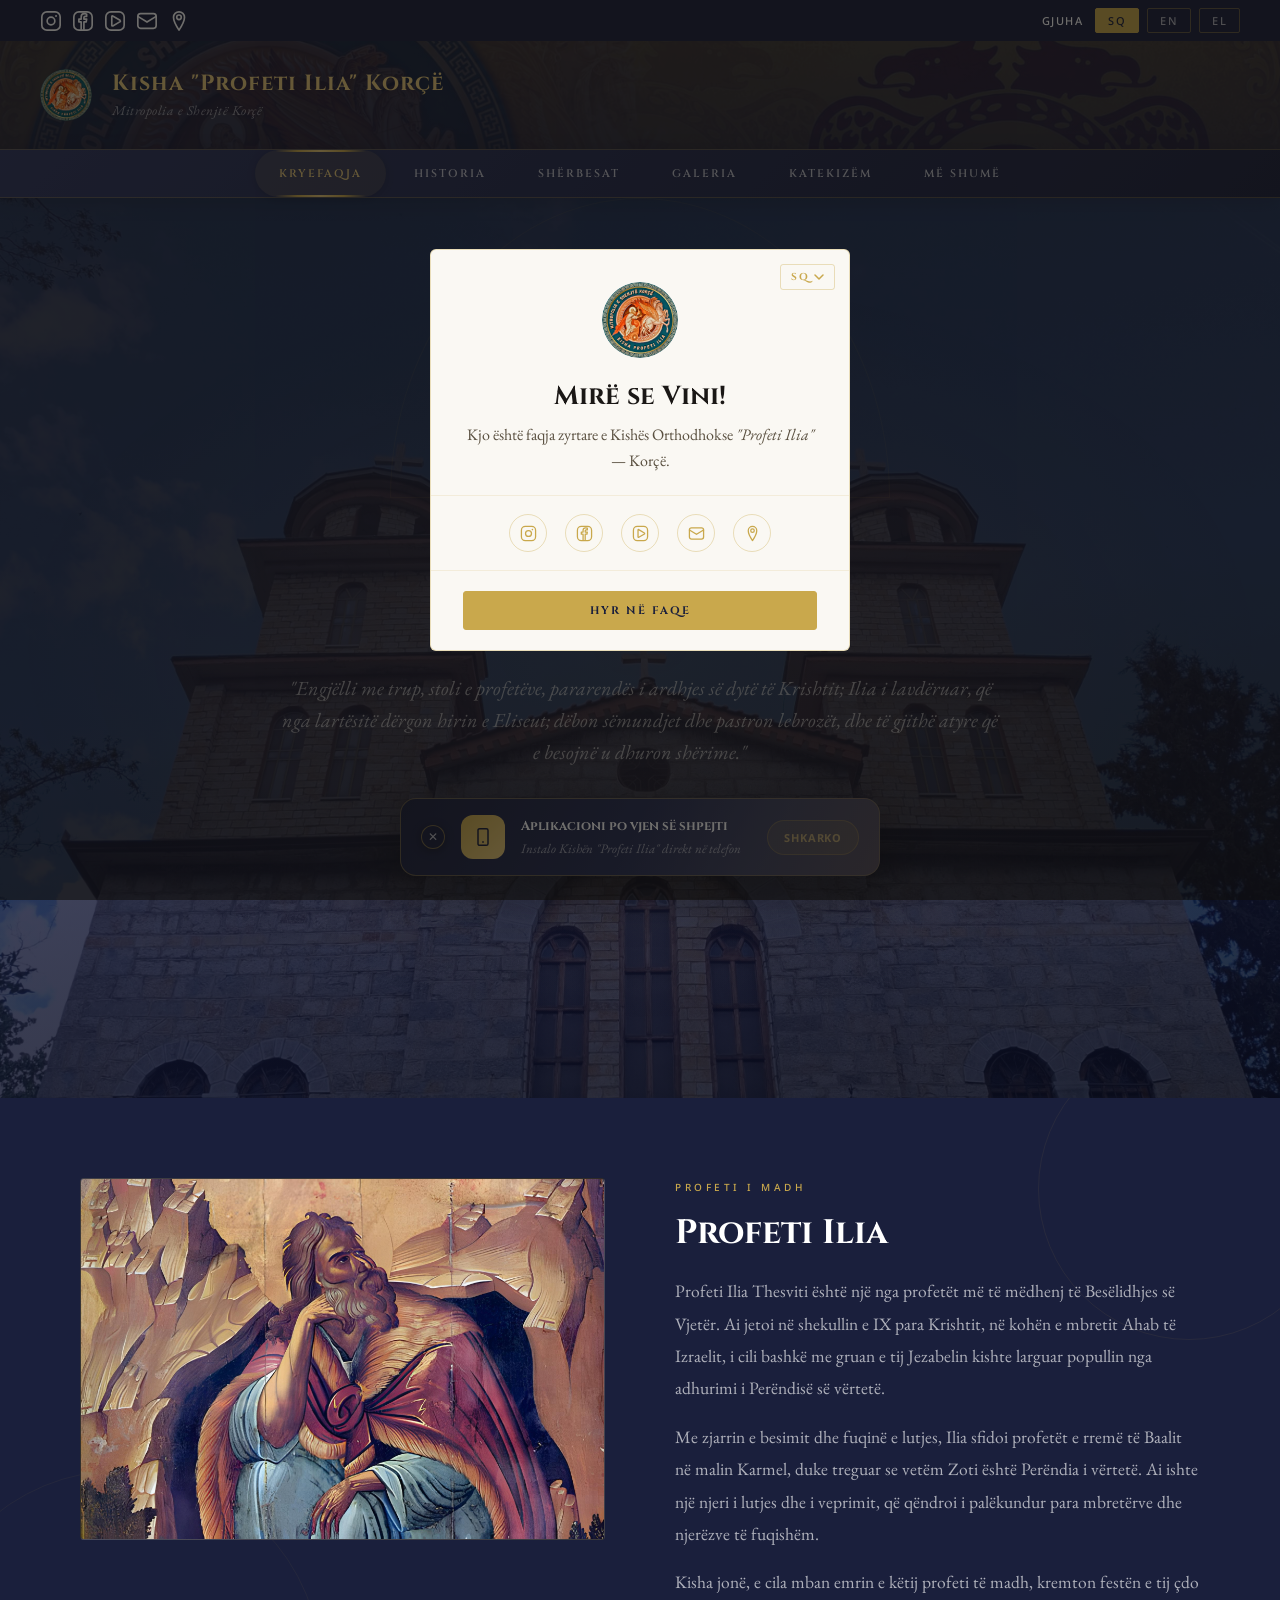
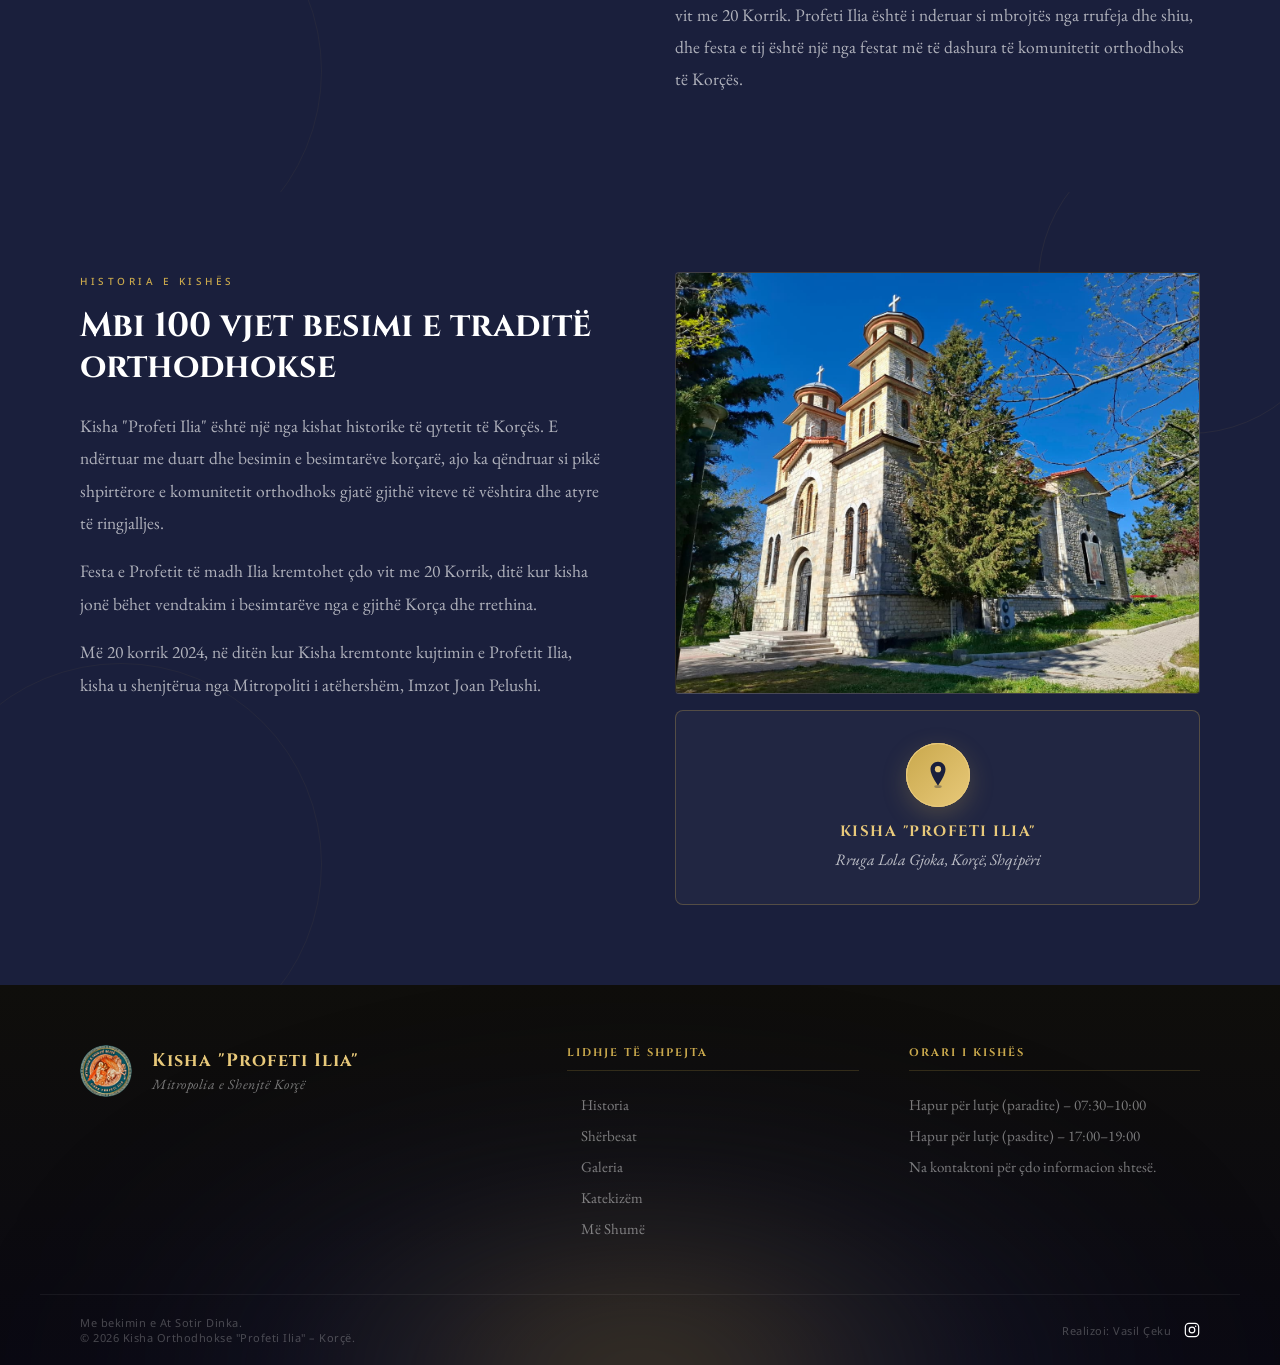
==== commit cc4bbd4a: "Update index.html" ====
--- a/index.html
+++ b/index.html
@@ -82,16 +82,27 @@
 .history-text .eyebrow { font-family: 'Noto Sans', sans-serif; font-size: 10px; font-weight: 500; letter-spacing: 3.5px; text-transform: uppercase; color: var(--gold); margin-bottom: 16px; }
 .history-text h3 { font-family: 'Cinzel', serif; font-size: 34px; font-weight: 700; color: #fff; line-height: 1.2; margin-bottom: 22px; }
 .history-text p { font-family: 'EB Garamond', serif; font-size: 17.5px; line-height: 1.85; color: rgba(255,255,255,0.65); margin-bottom: 16px; }
-.church-address-box { border: 1px solid rgba(201,168,76,0.3); padding: 32px 28px; margin-top: 36px; max-width: 400px; background: rgba(255,255,255,0.03); display: flex; flex-direction: column; align-items: center; text-align: center; gap: 14px; border-radius: 8px; transition: background 0.3s, border-color 0.3s, transform 0.3s; }
+.history-img-frame { width: 100%; background: linear-gradient(135deg, var(--mid-blue), #0A0D1E); border: 1px solid rgba(201,168,76,0.2); display: flex; align-items: center; justify-content: center; position: relative; cursor: pointer; overflow: hidden; border-radius: 4px; }
+.history-img-frame img { width: 100%; height: auto; display: block; object-fit: cover; transition: transform 0.5s ease; }
+.history-img-frame:hover img { transform: scale(1.03); }
+
+/* CHURCH ADDRESS BOX */
+.church-address-box { border: 1px solid rgba(201,168,76,0.3); padding: 32px 28px; margin-top: 16px; width: 100%; max-width: none; background: rgba(255,255,255,0.03); display: flex; flex-direction: column; align-items: center; text-align: center; gap: 14px; border-radius: 8px; transition: background 0.3s, border-color 0.3s, transform 0.3s; }
 .church-address-box:hover { background: rgba(201,168,76,0.07); border-color: rgba(201,168,76,0.5); transform: translateY(-2px); }
-.church-address-box .addr-icon { flex-shrink: 0; width: 64px; height: 64px; border-radius: 50%; background: linear-gradient(135deg, var(--gold), var(--gold-light)); display: flex; align-items: center; justify-content: center; box-shadow: 0 0 0 6px rgba(201,168,76,0.1), 0 8px 24px rgba(201,168,76,0.25); }
-.church-address-box .addr-icon svg { width: 30px; height: 30px; }
+.church-address-box .addr-icon { position: relative; flex-shrink: 0; width: 64px; height: 64px; border-radius: 50%; background: linear-gradient(135deg, var(--gold), var(--gold-light)); display: flex; align-items: center; justify-content: center; box-shadow: 0 8px 24px rgba(201,168,76,0.25); }
+.church-address-box .addr-icon svg { position: relative; z-index: 2; width: 30px; height: 30px; }
+
+/* RIPPLE WAVES */
+.church-address-box .addr-icon::before,
+.church-address-box .addr-icon::after { content: ''; position: absolute; inset: 0; border-radius: 50%; border: 1.5px solid var(--gold-light); animation: pinRipple 2.8s ease-out infinite; pointer-events: none; }
+.church-address-box .addr-icon::after { animation-delay: 1.4s; }
+@keyframes pinRipple {
+  0% { transform: scale(1); opacity: 0.6; }
+  100% { transform: scale(2.1); opacity: 0; }
+}
 .church-address-box .addr-text { display: flex; flex-direction: column; align-items: center; gap: 6px; }
 .church-address-box .addr-text h4 { font-family: 'Cinzel', serif; font-size: 15px; font-weight: 700; letter-spacing: 1.5px; text-transform: uppercase; color: var(--gold-light); margin: 0; }
 .church-address-box .addr-text p { font-family: 'EB Garamond', serif; font-style: italic; font-size: 16px; line-height: 1.5; color: rgba(255,255,255,0.7); margin: 0; }
-.history-img-frame { width: 100%; background: linear-gradient(135deg, var(--mid-blue), #0A0D1E); border: 1px solid rgba(201,168,76,0.2); display: flex; align-items: center; justify-content: center; position: relative; cursor: pointer; overflow: hidden; border-radius: 4px; }
-.history-img-frame img { width: 100%; height: auto; display: block; object-fit: cover; transition: transform 0.5s ease; }
-.history-img-frame:hover img { transform: scale(1.03); }
 
 /* LIGHTBOX */
 .lightbox { position: fixed; inset: 0; background: rgba(10,12,25,0.55); backdrop-filter: blur(16px) saturate(140%); -webkit-backdrop-filter: blur(16px) saturate(140%); z-index: 1000; display: flex; align-items: center; justify-content: center; opacity: 0; pointer-events: none; transition: opacity 0.35s ease; }
@@ -358,9 +369,13 @@
       <div class="history-img-frame" onclick="openLightbox(1)">
         <img src="Assets/kisha_main2.jpg" alt="Kisha Profeti Ilia">
       </div>
-      <a href="https://maps.app.goo.gl/imSxKzHyRxWEduUb6" target="_blank" class="church-address-box" style="text-decoration:none; margin-top:16px;">
+      <a href="https://maps.app.goo.gl/imSxKzHyRxWEduUb6" target="_blank" class="church-address-box" style="text-decoration:none;">
         <span class="addr-icon">
-          <svg viewBox="0 0 24 24" fill="none"><path d="M12 2C8.7 2 6 4.7 6 8c0 5 6 14 6 14s6-9 6-14c0-3.3-2.7-6-6-6z" fill="var(--deep-blue)" stroke="var(--deep-blue)" stroke-width="1.4" stroke-linejoin="round"/><circle cx="12" cy="8" r="2.6" fill="var(--gold-light)" stroke="var(--deep-blue)" stroke-width="1"/></svg>
+          <svg viewBox="0 0 24 26" fill="none">
+            <path d="M12 1.5C8.4 1.5 5.5 4.4 5.5 8c0 4.6 5.2 12.3 6.1 13.6.2.3.6.3.8 0 .9-1.3 6.1-9 6.1-13.6 0-3.6-2.9-6.5-6.5-6.5z" fill="var(--deep-blue)"/>
+            <circle cx="12" cy="8" r="2.7" fill="var(--gold-light)"/>
+            <ellipse cx="12" cy="23" rx="3.2" ry="1.3" fill="var(--deep-blue)" opacity="0.35"/>
+          </svg>
         </span>
         <div class="addr-text">
           <h4 data-t="church_addr_title">Kisha "Profeti Ilia"</h4>
@@ -398,7 +413,7 @@
       <ul class="footer-links">
         <li><span data-t="footer_hours1">Hapur për lutje (paradite) – 07:30–10:00</span></li>
         <li><span data-t="footer_hours2">Hapur për lutje (pasdite) – 17:00–19:00</span></li>
-        <li><span>🛈︎ Na kontaktoni për çdo informacion shtesë.</span></li>
+        <li><span>Na kontaktoni për çdo informacion shtesë.</span></li>
       </ul>
     </div>
   </div>
